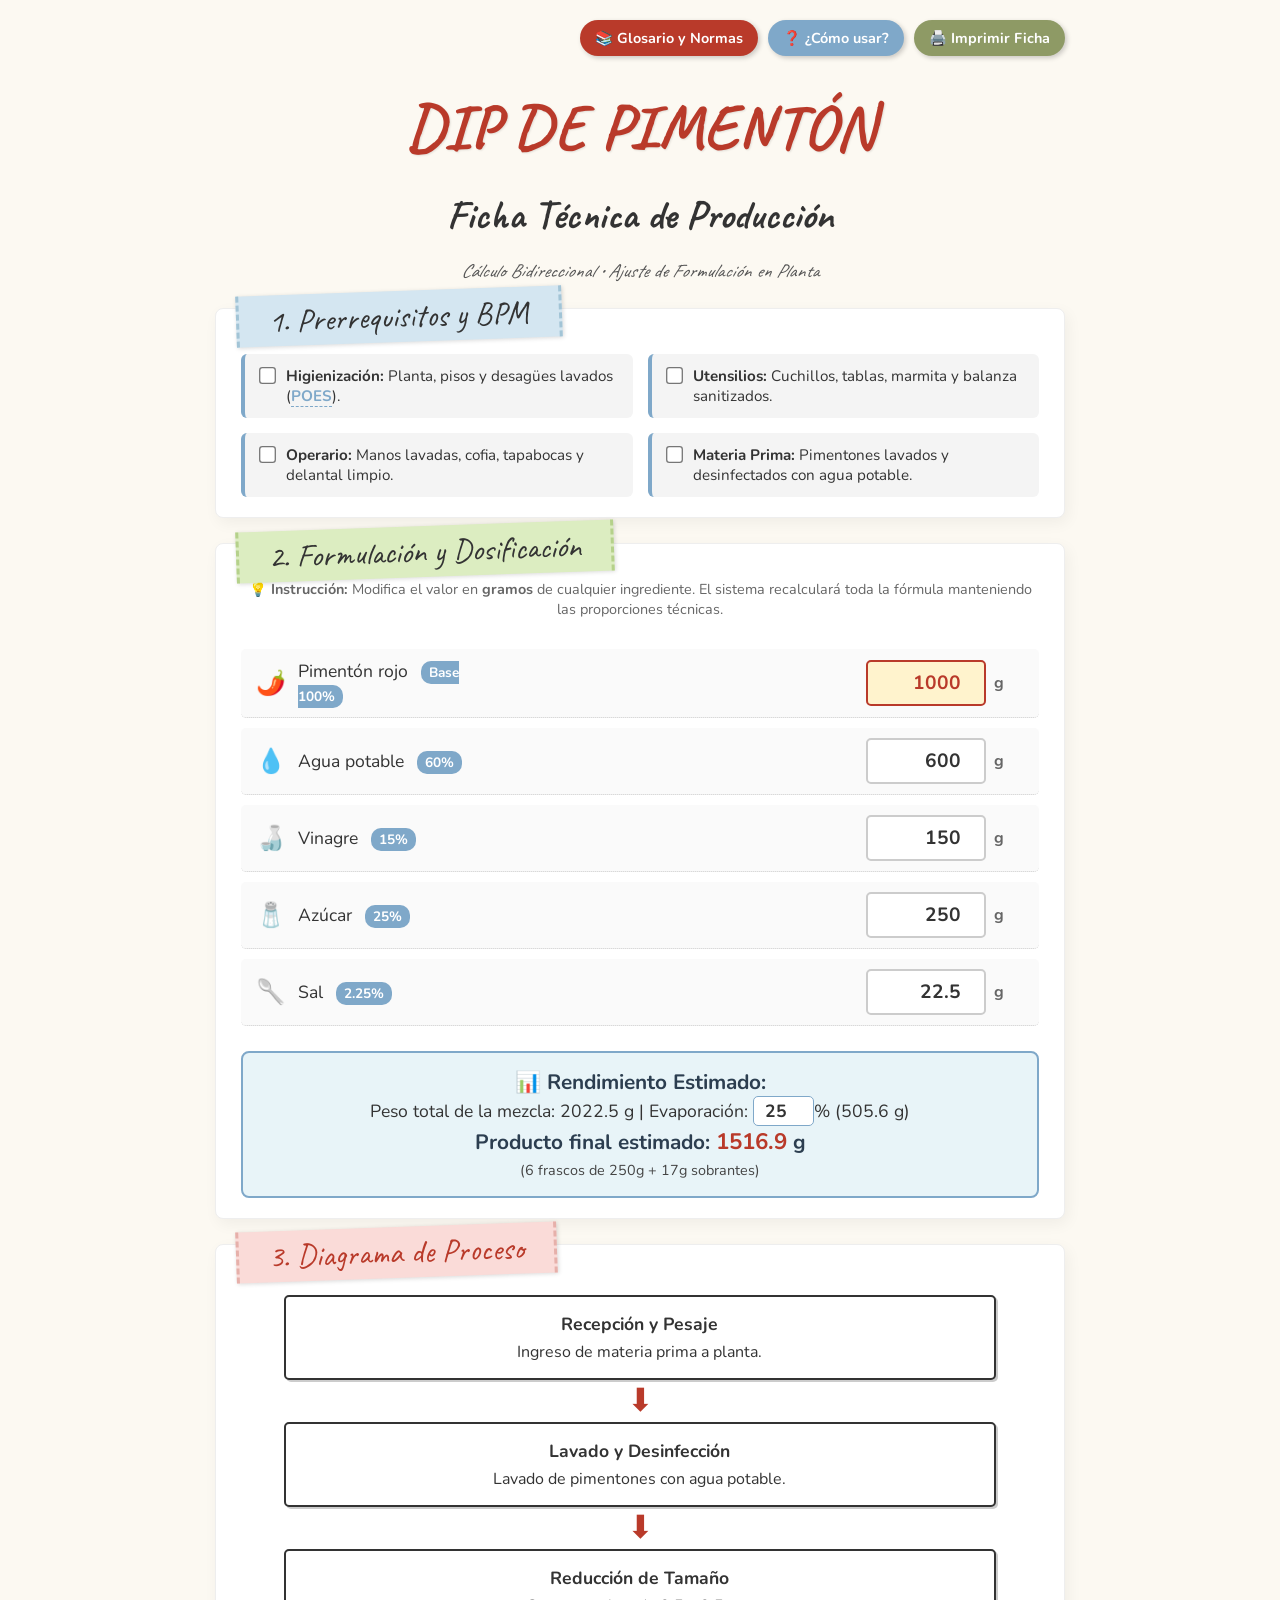
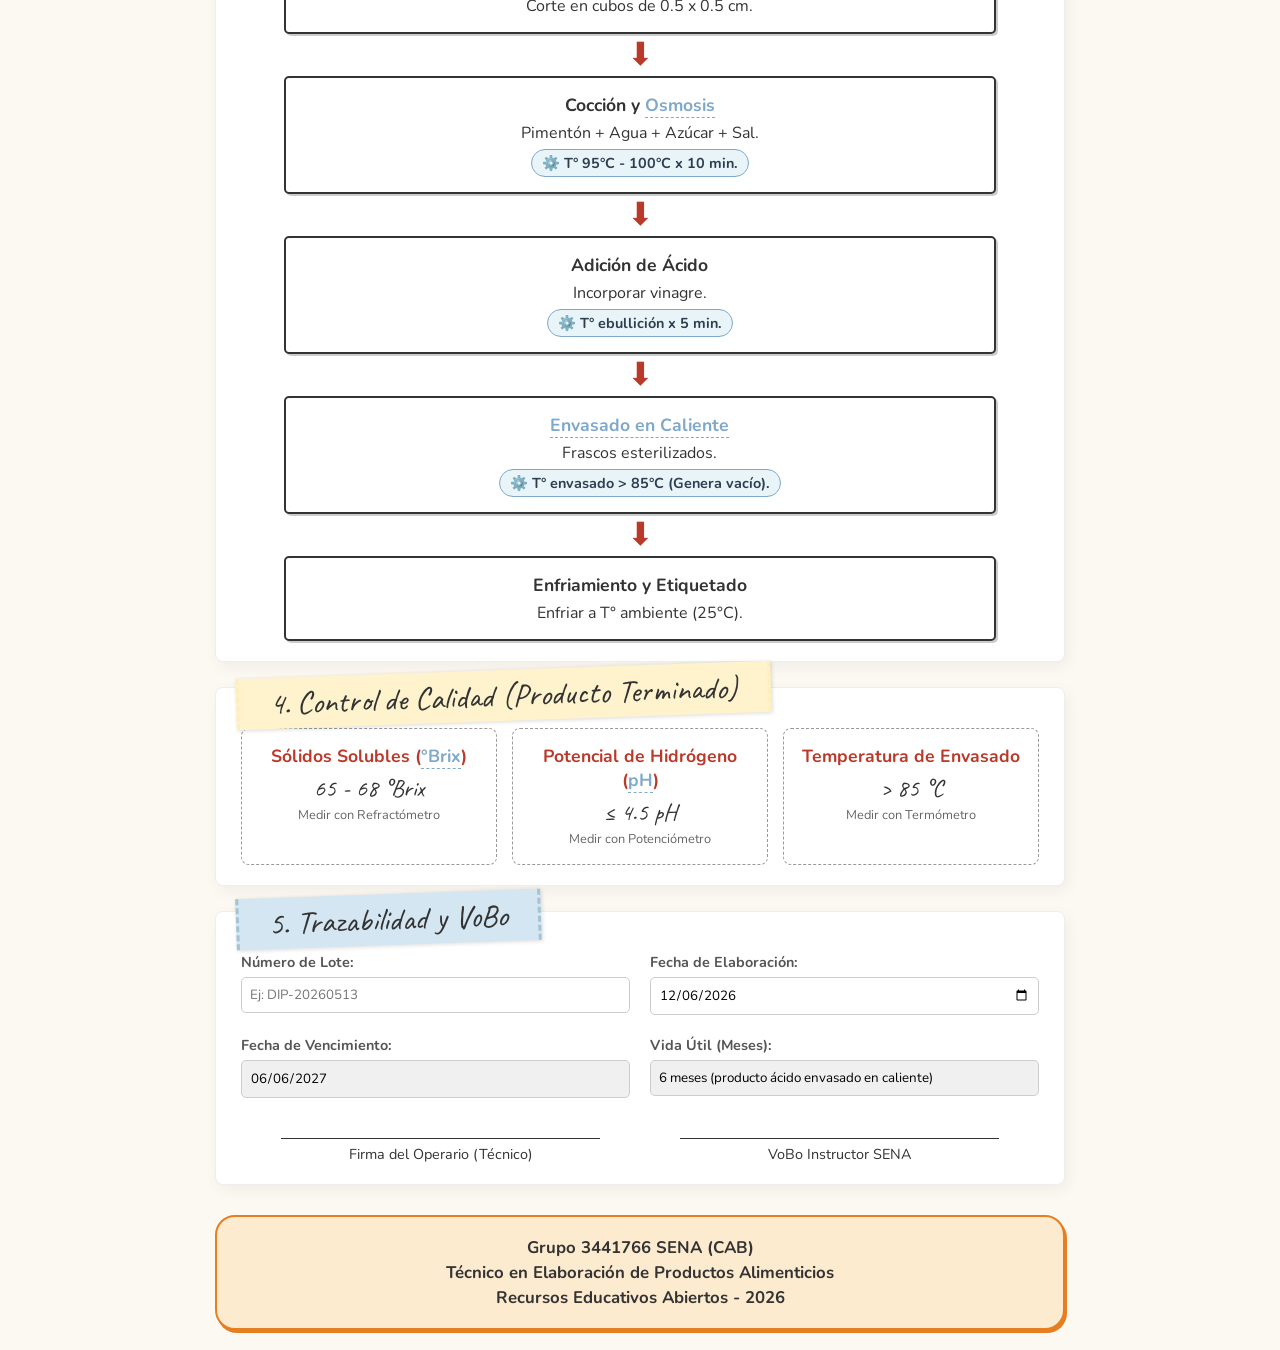
==== index.html @ 9e8b512a "Primer commit: Ficha técnica interactiva Dip de Pimentón" ====
<!DOCTYPE html>
<html lang="es">
<head>
    <meta charset="UTF-8">
    <meta name="viewport" content="width=device-width, initial-scale=1.0">
    <title>Ficha Técnica - Dip de Pimentón | SENA 3441766</title>
    <!-- Fuentes de Google (CRÍTICO: sin esto no se ve el diseño) -->
    <link href="https://fonts.googleapis.com/css2?family=Caveat:wght@600;700&family=Nunito:wght@400;700&display=swap" rel="stylesheet">
    
    <!-- Tu CSS completo -->
    <style>
        :root {
            --fondo-papel: #fcf9f2;
            --rojo-pimenton: #b93a2a;
            --verde-oliva: #8e9a65;
            --azul-suave: #7fa8c9;
            --crema: #f5ebd6;
            --texto-oscuro: #333333;
            --amarillo-suave: #f9e79f;
            --gris-bloque: #f4f4f4;
        }

        body {
            background-color: var(--fondo-papel);
            background-image: url("https://www.transparenttextures.com/patterns/cream-paper.png");
            font-family: 'Nunito', sans-serif;
            color: var(--texto-oscuro);
            margin: 0;
            padding: 20px;
            display: flex;
            justify-content: center;
        }

        .contenedor-receta {
            max-width: 850px;
            width: 100%;
            position: relative;
        }

        /* --- BARRA DE HERRAMIENTAS --- */
        .barra-herramientas {
            display: flex;
            justify-content: flex-end;
            gap: 10px;
            margin-bottom: 15px;
            flex-wrap: wrap;
        }

        .btn-herramienta {
            background-color: var(--azul-suave);
            color: white;
            border: none;
            padding: 8px 15px;
            border-radius: 20px;
            font-family: 'Nunito', sans-serif;
            font-weight: bold;
            font-size: 0.9rem;
            cursor: pointer;
            box-shadow: 2px 2px 5px rgba(0,0,0,0.2);
            transition: background 0.3s;
            display: flex;
            align-items: center;
            gap: 5px;
        }

        .btn-herramienta:hover { background-color: #5c85a8; }
        .btn-herramienta.imprimir { background-color: var(--verde-oliva); }
        .btn-herramienta.imprimir:hover { background-color: #6d774d; }
        .btn-herramienta.glosario { background-color: var(--rojo-pimenton); }
        .btn-herramienta.glosario:hover { background-color: #8c291c; }

        /* --- MODALES --- */
        .modal-fondo {
            display: none; 
            position: fixed;
            top: 0; left: 0; width: 100%; height: 100%;
            background-color: rgba(0,0,0,0.6);
            z-index: 100;
            justify-content: center;
            align-items: center;
            padding: 20px;
            box-sizing: border-box;
        }

        .modal-contenido {
            background-color: white;
            padding: 30px;
            border-radius: 10px;
            max-width: 700px;
            width: 100%;
            position: relative;
            box-shadow: 0 10px 30px rgba(0,0,0,0.3);
            border: 4px solid var(--verde-oliva);
            max-height: 90vh;
            overflow-y: auto;
        }

        .modal-contenido h2 {
            font-family: 'Caveat', cursive;
            color: var(--rojo-pimenton);
            font-size: 2.5rem;
            margin-top: 0;
            text-align: center;
            border-bottom: 2px dashed #ccc;
            padding-bottom: 10px;
        }

        .modal-contenido ul { padding-left: 20px; line-height: 1.6; }
        .modal-contenido li { margin-bottom: 15px; font-size: 1rem; }
        .modal-contenido strong { color: var(--azul-suave); }

        /* Estilos del Glosario */
        .lista-glosario { list-style: none; padding: 0; }
        .lista-glosario li {
            background: var(--fondo-papel);
            border-left: 4px solid var(--azul-suave);
            padding: 12px;
            margin-bottom: 12px;
            border-radius: 0 5px 5px 0;
        }
        .lista-glosario strong {
            color: var(--rojo-pimenton);
            font-size: 1.1rem;
            display: block;
            margin-bottom: 3px;
        }
        .norma-cita {
            display: block;
            margin-top: 8px;
            font-size: 0.85rem;
            color: #444;
            background: #f0f5f8;
            padding: 6px 10px;
            border-radius: 4px;
            border-left: 3px solid var(--azul-suave);
            font-style: italic;
        }
        .norma-cita strong { color: #2c3e50; font-size: 0.85rem; display: inline; font-style: normal;}

        .btn-cerrar {
            display: block;
            margin: 20px auto 0;
            background-color: var(--rojo-pimenton);
            color: white;
            border: none;
            padding: 10px 25px;
            border-radius: 20px;
            font-family: 'Nunito', sans-serif;
            font-weight: bold;
            font-size: 1.1rem;
            cursor: pointer;
            transition: background 0.3s;
        }
        .btn-cerrar:hover { background-color: #8c291c; }

        /* --- ESTILOS DE LA FICHA --- */
        h1 {
            font-family: 'Caveat', cursive;
            color: var(--rojo-pimenton);
            font-size: 4rem;
            text-align: center;
            line-height: 0.9;
            margin-bottom: 5px;
            text-shadow: 1px 1px 2px rgba(0,0,0,0.1);
        }

        .subtitulo {
            text-align: center;
            color: #555;
            font-size: 1.2rem;
            margin-bottom: 25px;
            font-style: italic;
            font-family: 'Caveat', cursive;
        }

        .bloque {
            background-color: white;
            border-radius: 8px;
            padding: 20px 25px;
            margin-bottom: 25px;
            box-shadow: 3px 5px 15px rgba(0,0,0,0.05);
            position: relative;
            border: 1px solid #eee;
        }

        .cinta {
            position: absolute;
            top: -18px;
            left: 20px;
            background-color: var(--crema);
            padding: 5px 30px;
            font-family: 'Caveat', cursive;
            font-size: 2rem;
            color: var(--texto-oscuro);
            box-shadow: 1px 1px 4px rgba(0,0,0,0.15);
            transform: rotate(-2deg);
            border-left: 3px dashed #d1c7b3;
            border-right: 3px dashed #d1c7b3;
            z-index: 10;
        }

        .cinta.roja { background-color: #fadbd8; border-color: #e6b0aa; color: var(--rojo-pimenton); }
        .cinta.verde { background-color: #dcedc1; border-color: #b5d18b; }
        .cinta.azul { background-color: #d4e6f1; border-color: #a2c4d6; }
        .cinta.amarilla { background-color: #fff3cd; border-color: #ffeeba; }

        .palabra-clave {
            color: var(--azul-suave);
            font-weight: bold;
            cursor: pointer;
            border-bottom: 1px dashed var(--azul-suave);
            transition: color 0.2s;
        }
        .palabra-clave:hover { color: var(--rojo-pimenton); border-bottom-color: var(--rojo-pimenton); }

        .checklist-bpm { margin-top: 25px; display: grid; grid-template-columns: 1fr 1fr; gap: 15px; }
        .check-item {
            display: flex; align-items: flex-start; background: var(--gris-bloque);
            padding: 12px; border-radius: 6px; border-left: 4px solid var(--azul-suave);
            font-size: 0.95rem; cursor: pointer;
        }
        .check-item input[type="checkbox"] {
            margin-right: 12px; margin-top: 3px; transform: scale(1.3);
            cursor: pointer; accent-color: var(--rojo-pimenton);
        }
        .check-item.completado { background: #e8f5e9; border-left-color: #4caf50; text-decoration: line-through; color: #777; }

        .grid-ingredientes { display: grid; grid-template-columns: 1fr; gap: 10px; margin-top: 30px; }
        .ingrediente-row {
            display: flex; justify-content: space-between; align-items: center;
            padding: 10px 15px; border-bottom: 1px dotted #ccc; background: #fafafa; border-radius: 5px;
        }
        .ingrediente-info { display: flex; align-items: center; font-size: 1.1rem; width: 250px; }
        .ingrediente-info span.icono { font-size: 1.5rem; margin-right: 12px; }
        .porcentaje-badge {
            font-size: 0.85rem; background: var(--azul-suave); color: white;
            padding: 2px 8px; border-radius: 10px; margin-left: 8px; font-weight: bold;
        }
        .ingrediente-input-group { display: flex; align-items: center; }
        .input-dinamico {
            font-family: 'Nunito', sans-serif; font-size: 1.2rem; width: 100px; padding: 8px;
            text-align: right; border: 2px solid #ccc; border-radius: 5px;
            outline: none; font-weight: bold; color: var(--texto-oscuro);
        }
        .input-dinamico.base { border-color: var(--rojo-pimenton); background-color: #fff3cd; color: var(--rojo-pimenton); }
        .unidad-medida { margin-left: 8px; font-weight: bold; color: #666; width: 30px; }

        .panel-rendimiento {
            margin-top: 25px; text-align: center; background: #e8f4f8;
            border: 2px solid var(--azul-suave); padding: 15px; border-radius: 8px; font-size: 1.1rem;
        }
        .panel-rendimiento strong { color: #2c3e50; font-size: 1.3rem;}

        .input-evaporacion {
            font-family: 'Nunito', sans-serif;
            font-weight: bold;
            font-size: 1.1rem;
            width: 55px;
            text-align: center;
            border: 1.5px solid var(--azul-suave);
            border-radius: 5px;
            background: white;
            color: var(--texto-oscuro);
            padding: 2px;
        }

        .flujo-proceso { display: flex; flex-direction: column; align-items: center; margin-top: 30px; }
        .paso-flujo {
            background: white; border: 2px solid var(--texto-oscuro); border-radius: 5px;
            padding: 15px; width: 85%; text-align: center; position: relative;
            box-shadow: 2px 2px 0px #ccc; z-index: 2;
        }
        .paso-flujo strong { display: block; font-size: 1.1rem; color: var(--texto-oscuro); margin-bottom: 5px; }
        .datos-proceso {
            display: inline-block; background: #e8f4f8; border: 1px solid var(--azul-suave);
            color: #2c3e50; padding: 3px 10px; border-radius: 15px; font-size: 0.9rem;
            font-weight: bold; margin-top: 5px;
        }
        .flecha { font-size: 2rem; color: var(--rojo-pimenton); line-height: 1; margin: 5px 0; z-index: 1; }

        .grid-calidad { display: grid; grid-template-columns: repeat(3, 1fr); gap: 15px; margin-top: 20px; }
        .tarjeta-calidad { background: #fff; border: 1px dashed #999; padding: 15px; text-align: center; border-radius: 8px; }
        .tarjeta-calidad .titulo { font-weight: bold; color: var(--rojo-pimenton); font-size: 1.1rem; }
        .tarjeta-calidad .valor { font-size: 1.5rem; font-family: 'Caveat', cursive; color: #333; margin-top: 5px; }

        .grid-trazabilidad { display: grid; grid-template-columns: 1fr 1fr; gap: 20px; margin-top: 20px; }
        .campo-trazabilidad { display: flex; flex-direction: column; }
        .campo-trazabilidad label { font-weight: bold; font-size: 0.9rem; margin-bottom: 5px; color: #555;}
        .campo-trazabilidad input { padding: 8px; border: 1px solid #ccc; border-radius: 5px; font-family: 'Nunito'; }

        .firmas { display: flex; justify-content: space-around; margin-top: 40px; }
        .firma-linea { border-top: 1px solid #333; width: 40%; text-align: center; padding-top: 5px; font-size: 0.9rem; }

        .banner-final {
            background-color: #fdebd0; border: 2px solid #e67e22; text-align: center;
            padding: 18px 15px; border-radius: 20px; font-family: 'Nunito', sans-serif;
            font-size: 1.05rem; font-weight: bold; color: var(--texto-oscuro); margin-top: 30px;
            box-shadow: 2px 3px 0px #e67e22; line-height: 1.5;
        }

        @media (max-width: 600px) {
            .grid-ingredientes, .checklist-bpm, .grid-calidad, .grid-trazabilidad { grid-template-columns: 1fr; }
            h1 { font-size: 3rem; }
            .cinta { font-size: 1.5rem; left: 50%; transform: translateX(-50%) rotate(-2deg); white-space: nowrap; }
            .firmas { flex-direction: column; align-items: center; gap: 30px; }
            .firma-linea { width: 80%; }
            .ingrediente-row { flex-direction: column; align-items: flex-start; gap: 10px; }
            .ingrediente-input-group { width: 100%; justify-content: flex-end; }
            .barra-herramientas { justify-content: center; }
        }

        /* =========================================================
           CÓDIGO DE IMPRESIÓN OPTIMIZADO PARA PC
           ========================================================= */
        @media print {
            .barra-herramientas, .modal-fondo { display: none !important; }

            @page {
                margin: 1cm;
                size: portrait;
            }

            body {
                background: white !important;
                background-image: none !important;
                padding: 0;
                margin: 0;
                font-size: 11pt;
            }

            .contenedor-receta { max-width: 100%; }

            .bloque {
                box-shadow: none !important;
                border: 1px solid #666 !important;
                page-break-inside: avoid;
                margin-bottom: 15px;
                padding: 15px;
            }

            * {
                -webkit-print-color-adjust: exact !important;
                print-color-adjust: exact !important;
            }

            .ingrediente-row { background: white !important; border-bottom: 1px solid #000; }
            .input-dinamico, .input-evaporacion {
                border: none !important;
                background: transparent !important;
                font-weight: bold;
                color: black !important;
                width: auto;
                padding: 0;
                text-align: right;
            }

            .input-dinamico::-webkit-outer-spin-button,
            .input-dinamico::-webkit-inner-spin-button,
            .input-evaporacion::-webkit-outer-spin-button,
            .input-evaporacion::-webkit-inner-spin-button { -webkit-appearance: none; margin: 0; }
            .input-dinamico, .input-evaporacion { -moz-appearance: textfield; }

            h1 { font-size: 2.5rem; color: black !important; margin-top: 20px; }
            h2 { font-size: 1.5rem !important; color: black !important; }
            .subtitulo { color: #444 !important; }
            .cinta { font-size: 1.2rem; padding: 3px 15px; box-shadow: none; border: 1px solid #999; }

            .flecha { display: none; } 
            .paso-flujo { width: 100%; margin-bottom: 8px; page-break-inside: avoid; padding: 10px; }

            .firmas { margin-top: 30px; }
            .palabra-clave { color: black !important; border-bottom: none !important; text-decoration: none; }
        }
    </style>
</head>
<body>

    <!-- MODAL DE AYUDA -->
    <div id="modalAyuda" class="modal-fondo">
        <div class="modal-contenido">
            <h2>📖 ¿Cómo usar esta Ficha Técnica?</h2>
            <ul>
                <li><strong>1. Verificación BPM:</strong> Marca las casillas del bloque 1 para confirmar las Buenas Prácticas de Manufactura.</li>
                <li><strong>2. Cálculo Bidireccional:</strong> Modifica cualquier valor en gramos. Si cambias el azúcar, el sistema recalculará el pimentón y todo lo demás automáticamente.</li>
                <li><strong>3. Rendimiento Ajustable:</strong> Puedes ajustar el % de evaporación estimado para recalcular la masa final y cuántos frascos enteros de 250g obtendrás.</li>
                <li><strong>4. Glosario y Normatividad:</strong> Si no conoces un término técnico, toca el botón rojo "Glosario". Allí encontrarás la definición y la norma colombiana que la regula.</li>
                <li><strong>5. Imprimir:</strong> Toca el botón verde "Imprimir Ficha". En computador, esto abrirá el cuadro de diálogo de impresión donde puedes elegir tu impresora o guardar como PDF.</li>
            </ul>
            <button class="btn-cerrar" id="btn-cerrar-ayuda">¡Entendido, a producir!</button>
        </div>
    </div>

    <!-- MODAL: GLOSARIO TÉCNICO CON NORMATIVIDAD -->
    <div id="modalGlosario" class="modal-fondo">
        <div class="modal-contenido">
            <h2>📚 Glosario Técnico y Normatividad</h2>
            <ul class="lista-glosario">
                <li>
                    <strong>BPM (Buenas Prácticas de Manufactura)</strong>
                    Principios básicos de higiene y manipulación para garantizar la inocuidad del alimento.
                    <span class="norma-cita"><strong>Norma aplicable:</strong> Resolución 2674 de 2013 (Ministerio de Salud y Protección Social).</span>
                </li>
                <li>
                    <strong>POES (Procedimientos Operativos Estandarizados de Saneamiento)</strong>
                    Documentos que describen paso a paso la limpieza y desinfección de áreas, equipos y utensilios.
                    <span class="norma-cita"><strong>Norma aplicable:</strong> Resolución 2674 de 2013, Título IV.</span>
                </li>
                <li>
                    <strong>°Brix (Grados Brix)</strong>
                    Concentración de sólidos solubles (principalmente azúcares) en un líquido. En confitados, asegura la conservación y vida útil.
                    <span class="norma-cita"><strong>Norma aplicable:</strong> Resolución 1407 de 2022 (Criterios microbiológicos).</span>
                </li>
                <li>
                    <strong>pH (Potencial de Hidrógeno)</strong>
                    Medida de acidez o alcalinidad. Un pH menor a 4.5 inhibe el crecimiento de bacterias patógenas.
                    <span class="norma-cita"><strong>Norma aplicable:</strong> Resolución 1407 de 2022 (Criterios microbiológicos para alimentos).</span>
                </li>
                <li>
                    <strong>Osmosis</strong>
                    Proceso de transferencia de masa donde el azúcar penetra en las células del pimentón, expulsando agua y creando un ambiente hostil para microorganismos.
                    <span class="norma-cita"><strong>Norma aplicable:</strong> Concepto tecnológico. Se relaciona con Resolución 2606 de 2009 (Aditivos).</span>
                </li>
                <li>
                    <strong>Envasado en Caliente</strong>
                    Técnica de llenado del frasco a temperaturas superiores a 85°C para crear un vacío parcial al enfriarse, evitando la recontaminación.
                    <span class="norma-cita"><strong>Norma aplicable:</strong> Resolución 683 de 2012 (Materiales en contacto con alimentos) y Resolución 2674 de 2013.</span>
                </li>
                <li>
                    <strong>Inocuidad</strong>
                    Garantía de que un alimento no causará daño al consumidor cuando se prepare y/o consuma de acuerdo con el uso al que se destina.
                    <span class="norma-cita"><strong>Norma aplicable:</strong> Ley 09 de 1979 (Medidas Sanitarias).</span>
                </li>
                <li>
                    <strong>Rotulado / Etiquetado</strong>
                    Información obligatoria en el empaque (ingredientes, fecha, lote, sellos de advertencia).
                    <span class="norma-cita"><strong>Norma aplicable:</strong> Resolución 5109 de 2005 y Resolución 810 de 2021.</span>
                </li>
            </ul>
            <button class="btn-cerrar" id="btn-cerrar-glosario">Cerrar Glosario</button>
        </div>
    </div>

    <div class="contenedor-receta">
        
        <!-- BARRA DE HERRAMIENTAS -->
        <div class="barra-herramientas">
            <button class="btn-herramienta glosario" id="btn-abrir-glosario">📚 Glosario y Normas</button>
            <button class="btn-herramienta" id="btn-abrir-ayuda">❓ ¿Cómo usar?</button>
            <button class="btn-herramienta imprimir" id="btn-imprimir">🖨️ Imprimir Ficha</button>
        </div>

        <h1>DIP DE PIMENTÓN</h1>
        <h2 style="font-family: 'Caveat', cursive; font-size: 2.5rem; text-align: center; color: var(--texto-oscuro); margin-bottom: 5px;">Ficha Técnica de Producción</h2>
        <p class="subtitulo">Cálculo Bidireccional • Ajuste de Formulación en Planta</p>

        <!-- Bloque 1: Prerrequisitos BPM -->
        <div class="bloque">
            <div class="cinta azul">1. Prerrequisitos y BPM</div>
            <div class="checklist-bpm">
                <label class="check-item"><input type="checkbox"><span><strong>Higienización:</strong> Planta, pisos y desagües lavados (<span class="palabra-clave trigger-glosario">POES</span>).</span></label>
                <label class="check-item"><input type="checkbox"><span><strong>Utensilios:</strong> Cuchillos, tablas, marmita y balanza sanitizados.</span></label>
                <label class="check-item"><input type="checkbox"><span><strong>Operario:</strong> Manos lavadas, cofia, tapabocas y delantal limpio.</span></label>
                <label class="check-item"><input type="checkbox"><span><strong>Materia Prima:</strong> Pimentones lavados y desinfectados con agua potable.</span></label>
            </div>
        </div>

        <!-- Bloque 2: Formulación Interactiva -->
        <div class="bloque">
            <div class="cinta verde">2. Formulación y Dosificación</div>
            <p style="text-align: center; font-size: 0.9rem; color: #666; margin-top: 15px; margin-bottom: 0;">
                💡 <strong>Instrucción:</strong> Modifica el valor en <strong>gramos</strong> de cualquier ingrediente. El sistema recalculará toda la fórmula manteniendo las proporciones técnicas.
            </p>

            <div class="grid-ingredientes">
                <div class="ingrediente-row">
                    <div class="ingrediente-info"><span class="icono">🌶️</span> <span>Pimentón rojo <span class="porcentaje-badge">Base 100%</span></span></div>
                    <div class="ingrediente-input-group">
                        <input type="number" id="input-pimenton" class="input-dinamico base" value="1000" min="10" step="10" inputmode="decimal">
                        <span class="unidad-medida">g</span>
                    </div>
                </div>
                <div class="ingrediente-row">
                    <div class="ingrediente-info"><span class="icono">💧</span> <span>Agua potable <span class="porcentaje-badge">60%</span></span></div>
                    <div class="ingrediente-input-group">
                        <input type="number" id="input-agua" class="input-dinamico" value="600" min="1" step="1" inputmode="decimal">
                        <span class="unidad-medida">g</span>
                    </div>
                </div>
                <div class="ingrediente-row">
                    <div class="ingrediente-info"><span class="icono">🍶</span> <span>Vinagre <span class="porcentaje-badge">15%</span></span></div>
                    <div class="ingrediente-input-group">
                        <input type="number" id="input-vinagre" class="input-dinamico" value="150" min="1" step="1" inputmode="decimal">
                        <span class="unidad-medida">g</span>
                    </div>
                </div>
                <div class="ingrediente-row">
                    <div class="ingrediente-info"><span class="icono">🧂</span> <span>Azúcar <span class="porcentaje-badge">25%</span></span></div>
                    <div class="ingrediente-input-group">
                        <input type="number" id="input-azucar" class="input-dinamico" value="250" min="1" step="1" inputmode="decimal">
                        <span class="unidad-medida">g</span>
                    </div>
                </div>
                <div class="ingrediente-row">
                    <div class="ingrediente-info"><span class="icono">🥄</span> <span>Sal <span class="porcentaje-badge">2.25%</span></span></div>
                    <div class="ingrediente-input-group">
                        <input type="number" id="input-sal" class="input-dinamico" value="22.5" min="0.1" step="0.5" inputmode="decimal">
                        <span class="unidad-medida">g</span>
                    </div>
                </div>
            </div>

            <div class="panel-rendimiento">
                <strong>📊 Rendimiento Estimado:</strong> <br>
                Peso total de la mezcla: <span id="lbl-peso-total">—</span> g | 
                Evaporación: 
                <input type="number" id="input-evaporacion" class="input-evaporacion" value="25" min="5" max="50" step="1" inputmode="decimal">% 
                (<span id="lbl-perdida">—</span> g) <br>
                <strong>Producto final estimado: <span id="lbl-producto-final" style="color: var(--rojo-pimenton); font-size: 1.4rem;">—</span> g</strong>
                <br><span style="font-size: 0.9rem; color:#444;">(<span id="lbl-frascos">—</span>)</span>
            </div>
        </div>

        <!-- Bloque 3: Diagrama de Proceso -->
        <div class="bloque">
            <div class="cinta roja">3. Diagrama de Proceso</div>
            <div class="flujo-proceso">
                <div class="paso-flujo"><strong>Recepción y Pesaje</strong><span>Ingreso de materia prima a planta.</span></div>
                <div class="flecha">⬇</div>
                <div class="paso-flujo"><strong>Lavado y Desinfección</strong><span>Lavado de pimentones con agua potable.</span></div>
                <div class="flecha">⬇</div>
                <div class="paso-flujo"><strong>Reducción de Tamaño</strong><span>Corte en cubos de 0.5 x 0.5 cm.</span></div>
                <div class="flecha">⬇</div>
                <div class="paso-flujo"><strong>Cocción y <span class="palabra-clave trigger-glosario">Osmosis</span></strong><span>Pimentón + Agua + Azúcar + Sal.</span><br><span class="datos-proceso">⚙️ T° 95°C - 100°C x 10 min.</span></div>
                <div class="flecha">⬇</div>
                <div class="paso-flujo"><strong>Adición de Ácido</strong><span>Incorporar vinagre.</span><br><span class="datos-proceso">⚙️ T° ebullición x 5 min.</span></div>
                <div class="flecha">⬇</div>
                <div class="paso-flujo"><strong><span class="palabra-clave trigger-glosario">Envasado en Caliente</span></strong><span>Frascos esterilizados.</span><br><span class="datos-proceso">⚙️ T° envasado > 85°C (Genera vacío).</span></div>
                <div class="flecha">⬇</div>
                <div class="paso-flujo"><strong>Enfriamiento y Etiquetado</strong><span>Enfriar a T° ambiente (25°C).</span></div>
            </div>
        </div>

        <!-- Bloque 4: Control de Calidad -->
        <div class="bloque">
            <div class="cinta amarilla">4. Control de Calidad (Producto Terminado)</div>
            <div class="grid-calidad">
                <div class="tarjeta-calidad">
                    <div class="titulo">Sólidos Solubles (<span class="palabra-clave trigger-glosario">°Brix</span>)</div>
                    <div class="valor">65 - 68 °Brix</div>
                    <span style="font-size: 0.8rem; color: #666;">Medir con Refractómetro</span>
                </div>
                <div class="tarjeta-calidad">
                    <div class="titulo">Potencial de Hidrógeno (<span class="palabra-clave trigger-glosario">pH</span>)</div>
                    <div class="valor">≤ 4.5 pH</div>
                    <span style="font-size: 0.8rem; color: #666;">Medir con Potenciómetro</span>
                </div>
                <div class="tarjeta-calidad">
                    <div class="titulo">Temperatura de Envasado</div>
                    <div class="valor">> 85 °C</div>
                    <span style="font-size: 0.8rem; color: #666;">Medir con Termómetro</span>
                </div>
            </div>
        </div>

        <!-- Bloque 5: Trazabilidad y Firmas -->
        <div class="bloque">
            <div class="cinta azul">5. Trazabilidad y VoBo</div>
            <div class="grid-trazabilidad">
                <div class="campo-trazabilidad">
                    <label for="lote">Número de Lote:</label>
                    <input type="text" id="lote" placeholder="Ej: DIP-20260513">
                </div>
                <div class="campo-trazabilidad">
                    <label for="fecha-elab">Fecha de Elaboración:</label>
                    <input type="date" id="fecha-elab">
                </div>
                <div class="campo-trazabilidad">
                    <label for="fecha-venc">Fecha de Vencimiento:</label>
                    <input type="date" id="fecha-venc" readonly style="background: #f0f0f0;">
                </div>
                <div class="campo-trazabilidad">
                    <label for="vida-util">Vida Útil (Meses):</label>
                    <input type="text" id="vida-util" value="6 meses (producto ácido envasado en caliente)" readonly style="background: #f0f0f0;">
                </div>
            </div>
            <div class="firmas">
                <div class="firma-linea">Firma del Operario (Técnico)</div>
                <div class="firma-linea">VoBo Instructor SENA</div>
            </div>
        </div>

        <div class="banner-final">
            Grupo 3441766 SENA (CAB)<br>
            Técnico en Elaboración de Productos Alimenticios<br>
            Recursos Educativos Abiertos - 2026
        </div>

    </div>

    <script>
        document.addEventListener('DOMContentLoaded', function() {
            // --- MODALES ---
            const modalAyuda = document.getElementById('modalAyuda');
            const modalGlosario = document.getElementById('modalGlosario');

            function abrirAyuda() { modalAyuda.style.display = 'flex'; }
            function cerrarAyuda() { modalAyuda.style.display = 'none'; }
            function abrirGlosario() { modalGlosario.style.display = 'flex'; }
            function cerrarGlosario() { modalGlosario.style.display = 'none'; }

            document.getElementById('btn-abrir-ayuda').addEventListener('click', abrirAyuda);
            document.getElementById('btn-cerrar-ayuda').addEventListener('click', cerrarAyuda);
            document.getElementById('btn-abrir-glosario').addEventListener('click', abrirGlosario);
            document.getElementById('btn-cerrar-glosario').addEventListener('click', cerrarGlosario);
            document.getElementById('btn-imprimir').addEventListener('click', function() { window.print(); });

            document.querySelectorAll('.trigger-glosario').forEach(el => {
                el.addEventListener('click', abrirGlosario);
            });

            window.addEventListener('click', function(event) {
                if (event.target === modalAyuda) cerrarAyuda();
                if (event.target === modalGlosario) cerrarGlosario();
            });

            // --- CHECKLIST BPM (CORREGIDO) ---
            // Usamos 'change' en lugar de 'click' para evitar el doble disparo
            document.querySelectorAll('.check-item input[type="checkbox"]').forEach(checkbox => {
                checkbox.addEventListener('change', function() {
                    const label = this.closest('.check-item');
                    if (this.checked) {
                        label.classList.add('completado');
                    } else {
                        label.classList.remove('completado');
                    }
                });
            });

            // --- FORMULACIÓN Y RENDIMIENTO ---
            const form = { pimenton: 1.00, agua: 0.60, vinagre: 0.15, azucar: 0.25, sal: 0.0225 };

            const inputs = {
                pimenton: document.getElementById('input-pimenton'),
                agua: document.getElementById('input-agua'),
                vinagre: document.getElementById('input-vinagre'),
                azucar: document.getElementById('input-azucar'),
                sal: document.getElementById('input-sal')
            };

            const inputEvaporacion = document.getElementById('input-evaporacion');

            function recalcularDesde(origen) {
                let valorIngresado = parseFloat(inputs[origen].value);
                if (isNaN(valorIngresado) || valorIngresado <= 0) return; 

                let nuevoPimenton = (origen === 'pimenton') ? valorIngresado : (valorIngresado / form[origen]);

                if (origen !== 'pimenton') inputs.pimenton.value = formatearInput(nuevoPimenton);
                if (origen !== 'agua') inputs.agua.value = formatearInput(nuevoPimenton * form.agua);
                if (origen !== 'vinagre') inputs.vinagre.value = formatearInput(nuevoPimenton * form.vinagre);
                if (origen !== 'azucar') inputs.azucar.value = formatearInput(nuevoPimenton * form.azucar);
                if (origen !== 'sal') inputs.sal.value = formatearInput(nuevoPimenton * form.sal);

                actualizarRendimiento(nuevoPimenton);
            }

            function actualizarRendimiento(pimenton) {
                const agua = pimenton * form.agua;
                const vinagre = pimenton * form.vinagre;
                const azucar = pimenton * form.azucar;
                const sal = pimenton * form.sal;

                let pctEvap = parseFloat(inputEvaporacion.value);
                if (isNaN(pctEvap) || pctEvap < 0) pctEvap = 25;

                const pesoTotalMezcla = pimenton + agua + vinagre + azucar + sal;
                const perdidaEvaporacion = pesoTotalMezcla * (pctEvap / 100);
                const productoFinal = pesoTotalMezcla - perdidaEvaporacion;

                const frascosCompletos = Math.floor(productoFinal / 250);
                const sobranteGramo = Math.round(productoFinal % 250);

                document.getElementById('lbl-peso-total').innerText = formatearVista(pesoTotalMezcla);
                document.getElementById('lbl-perdida').innerText = formatearVista(perdidaEvaporacion);
                document.getElementById('lbl-producto-final').innerText = formatearVista(productoFinal);
                
                let textoFrascos = `${frascosCompletos} frascos de 250g`;
                if (sobranteGramo > 0) {
                    textoFrascos += ` + ${sobranteGramo}g sobrantes`;
                }
                document.getElementById('lbl-frascos').innerText = textoFrascos;
            }

            function formatearInput(num) { return Math.round(num * 100) / 100; }
            function formatearVista(num) { return Number.isInteger(num) ? num : num.toFixed(1); }

            Object.keys(inputs).forEach(key => {
                inputs[key].addEventListener('input', () => recalcularDesde(key));
                inputs[key].addEventListener('blur', function() {
                    if (this.value === '' || parseFloat(this.value) <= 0) {
                        this.value = (key === 'pimenton') ? 1000 : (1000 * form[key]);
                        recalcularDesde('pimenton');
                    }
                });
            });

            inputEvaporacion.addEventListener('input', function() {
                const val = parseFloat(inputs.pimenton.value) || 1000;
                actualizarRendimiento(val);
            });

            // --- TRAZABILIDAD Y FECHAS ---
            const fechaElab = document.getElementById('fecha-elab');
            function calcularVencimiento() {
                if (fechaElab.value) {
                    let fecha = new Date(fechaElab.value + 'T00:00:00');
                    fecha.setMonth(fecha.getMonth() + 6); 
                    const yyyy = fecha.getFullYear();
                    const mm = String(fecha.getMonth() + 1).padStart(2, '0');
                    const dd = String(fecha.getDate()).padStart(2, '0');
                    document.getElementById('fecha-venc').value = `${yyyy}-${mm}-${dd}`;
                }
            }

            fechaElab.addEventListener('change', calcularVencimiento);

            const hoy = new Date();
            const yyyy = hoy.getFullYear();
            const mm = String(hoy.getMonth() + 1).padStart(2, '0');
            const dd = String(hoy.getDate()).padStart(2, '0');
            fechaElab.value = `${yyyy}-${mm}-${dd}`;
            calcularVencimiento();

            recalcularDesde('pimenton');
        });
    </script>
</body>
</html>
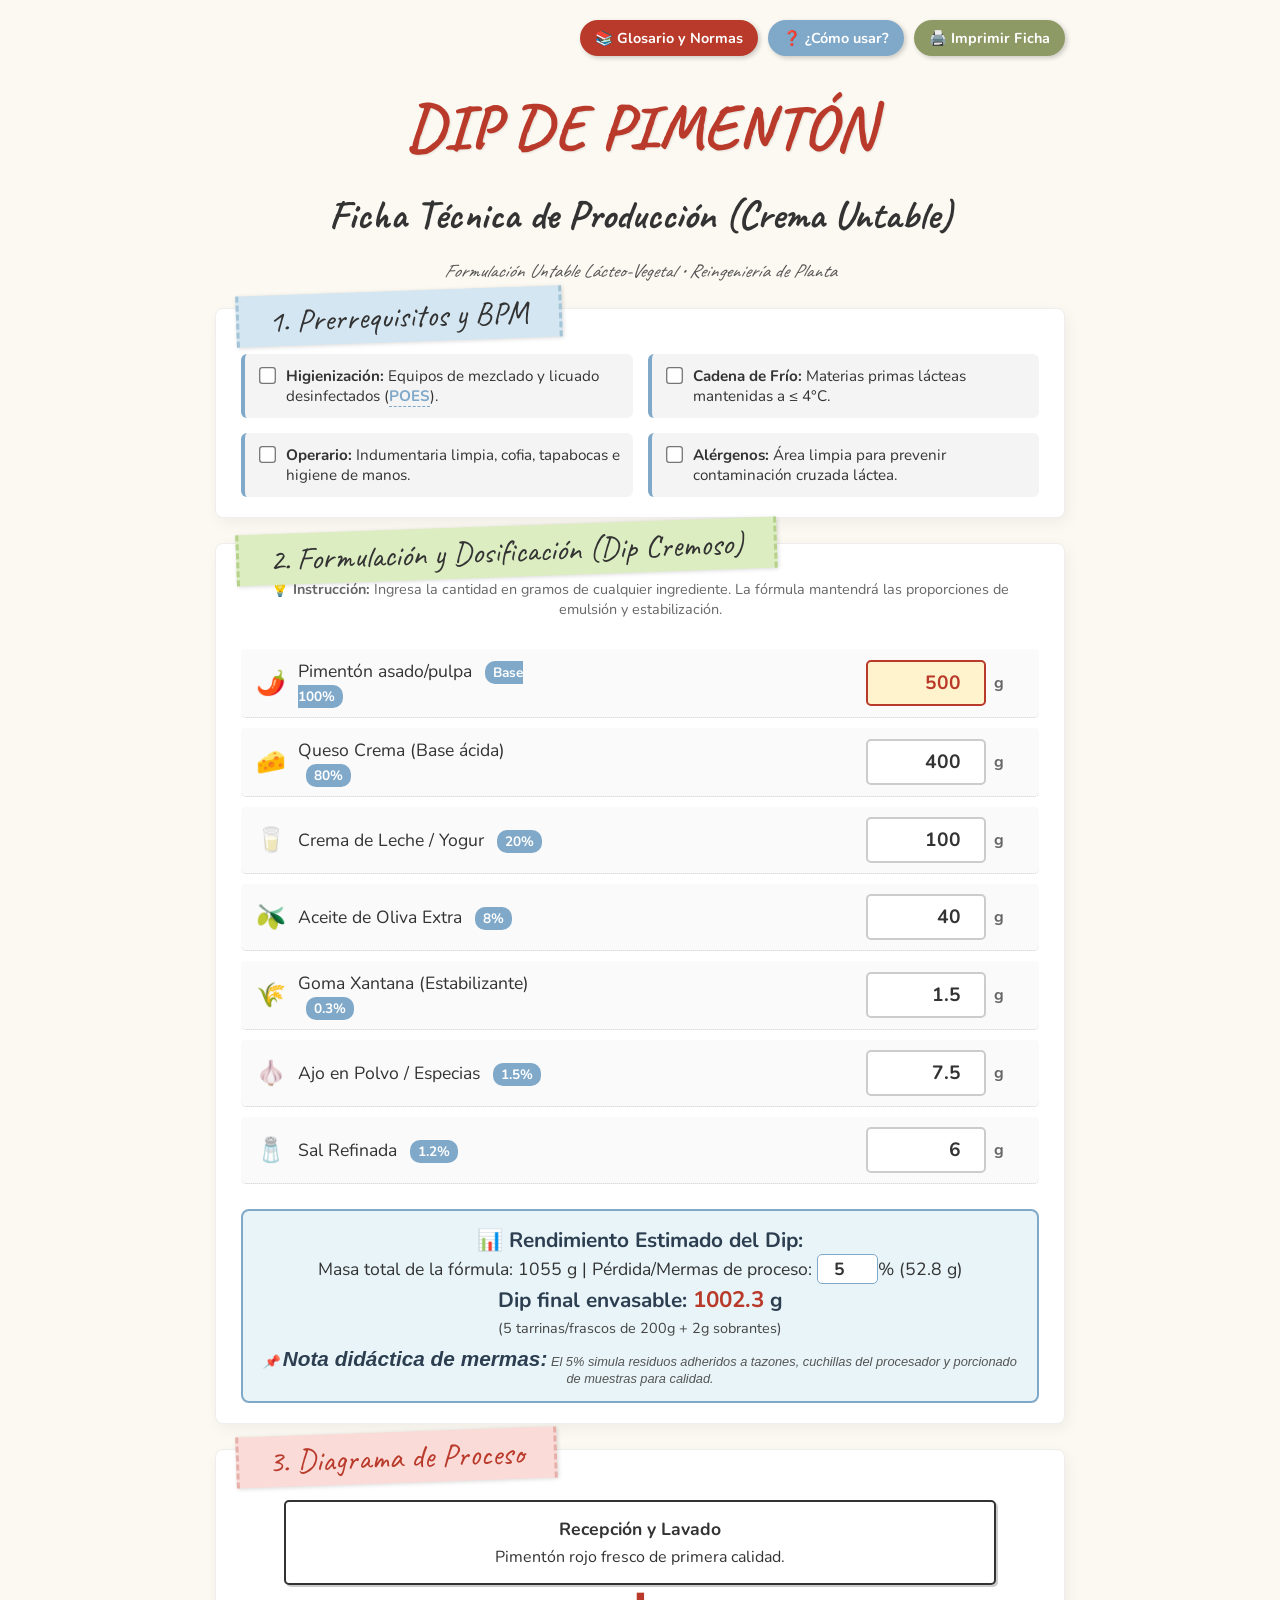
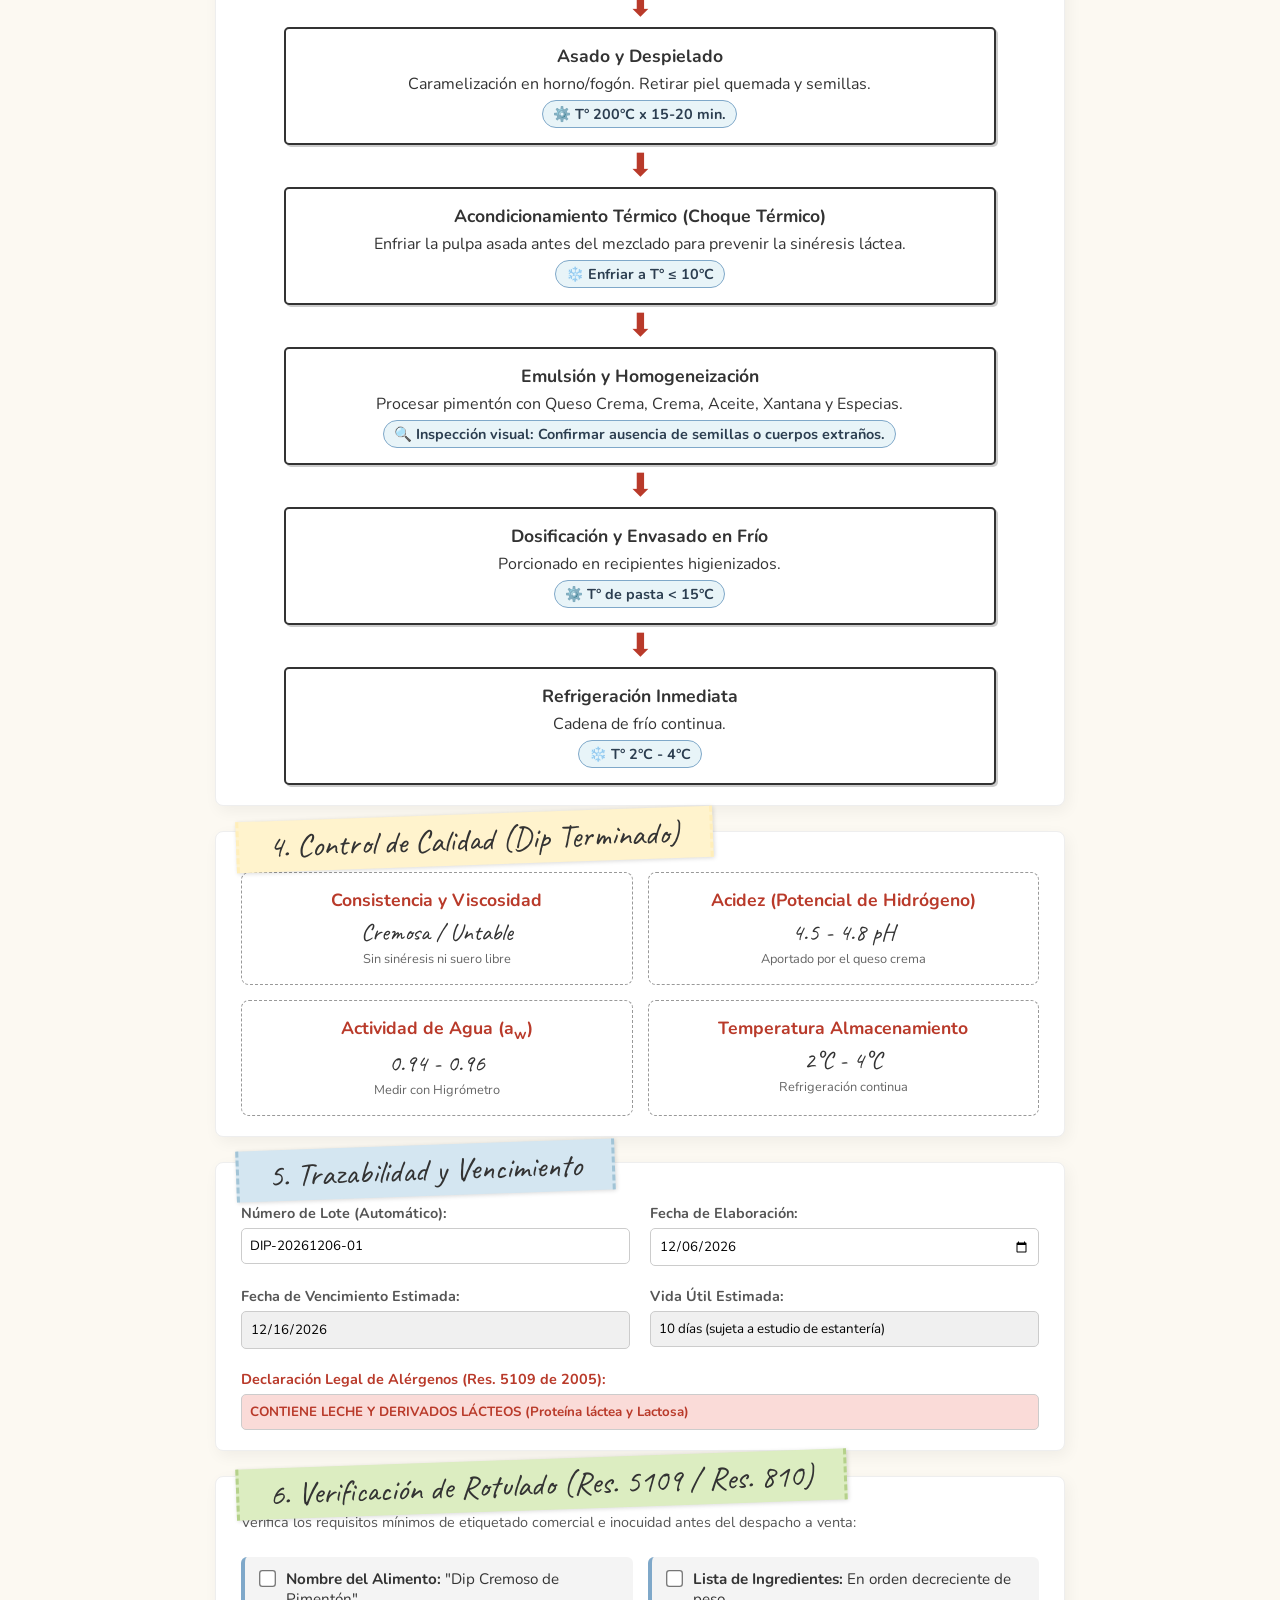
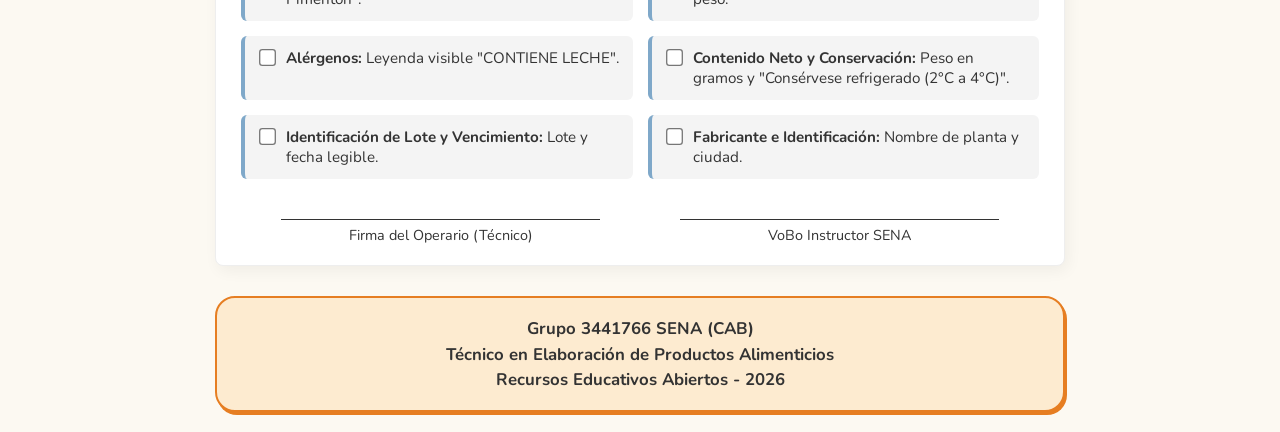
==== commit be3430d5: "Actualizacion de ficha tecnica: reingenieria a dip cremoso y ajustes normativos" ====
--- a/index.html
+++ b/index.html
@@ -3,11 +3,10 @@
 <head>
     <meta charset="UTF-8">
     <meta name="viewport" content="width=device-width, initial-scale=1.0">
-    <title>Ficha Técnica - Dip de Pimentón | SENA 3441766</title>
-    <!-- Fuentes de Google (CRÍTICO: sin esto no se ve el diseño) -->
+    <title>Ficha Técnica - Dip Cremoso de Pimentón | SENA 3441766</title>
+    <!-- Fuentes de Google -->
     <link href="https://fonts.googleapis.com/css2?family=Caveat:wght@600;700&family=Nunito:wght@400;700&display=swap" rel="stylesheet">
     
-    <!-- Tu CSS completo -->
     <style>
         :root {
             --fondo-papel: #fcf9f2;
@@ -230,7 +229,7 @@
             display: flex; justify-content: space-between; align-items: center;
             padding: 10px 15px; border-bottom: 1px dotted #ccc; background: #fafafa; border-radius: 5px;
         }
-        .ingrediente-info { display: flex; align-items: center; font-size: 1.1rem; width: 250px; }
+        .ingrediente-info { display: flex; align-items: center; font-size: 1.1rem; width: 300px; }
         .ingrediente-info span.icono { font-size: 1.5rem; margin-right: 12px; }
         .porcentaje-badge {
             font-size: 0.85rem; background: var(--azul-suave); color: white;
@@ -278,7 +277,7 @@
         }
         .flecha { font-size: 2rem; color: var(--rojo-pimenton); line-height: 1; margin: 5px 0; z-index: 1; }
 
-        .grid-calidad { display: grid; grid-template-columns: repeat(3, 1fr); gap: 15px; margin-top: 20px; }
+        .grid-calidad { display: grid; grid-template-columns: repeat(2, 1fr); gap: 15px; margin-top: 20px; }
         .tarjeta-calidad { background: #fff; border: 1px dashed #999; padding: 15px; text-align: center; border-radius: 8px; }
         .tarjeta-calidad .titulo { font-weight: bold; color: var(--rojo-pimenton); font-size: 1.1rem; }
         .tarjeta-calidad .valor { font-size: 1.5rem; font-family: 'Caveat', cursive; color: #333; margin-top: 5px; }
@@ -309,65 +308,21 @@
             .barra-herramientas { justify-content: center; }
         }
 
-        /* =========================================================
-           CÓDIGO DE IMPRESIÓN OPTIMIZADO PARA PC
-           ========================================================= */
+        /* IMPRESIÓN */
         @media print {
             .barra-herramientas, .modal-fondo { display: none !important; }
-
-            @page {
-                margin: 1cm;
-                size: portrait;
-            }
-
-            body {
-                background: white !important;
-                background-image: none !important;
-                padding: 0;
-                margin: 0;
-                font-size: 11pt;
-            }
-
+            @page { margin: 1cm; size: portrait; }
+            body { background: white !important; padding: 0; margin: 0; font-size: 11pt; }
             .contenedor-receta { max-width: 100%; }
-
-            .bloque {
-                box-shadow: none !important;
-                border: 1px solid #666 !important;
-                page-break-inside: avoid;
-                margin-bottom: 15px;
-                padding: 15px;
-            }
-
-            * {
-                -webkit-print-color-adjust: exact !important;
-                print-color-adjust: exact !important;
-            }
-
+            .bloque { box-shadow: none !important; border: 1px solid #666 !important; page-break-inside: avoid; margin-bottom: 15px; padding: 15px; }
+            * { -webkit-print-color-adjust: exact !important; print-color-adjust: exact !important; }
             .ingrediente-row { background: white !important; border-bottom: 1px solid #000; }
-            .input-dinamico, .input-evaporacion {
-                border: none !important;
-                background: transparent !important;
-                font-weight: bold;
-                color: black !important;
-                width: auto;
-                padding: 0;
-                text-align: right;
-            }
-
-            .input-dinamico::-webkit-outer-spin-button,
-            .input-dinamico::-webkit-inner-spin-button,
-            .input-evaporacion::-webkit-outer-spin-button,
-            .input-evaporacion::-webkit-inner-spin-button { -webkit-appearance: none; margin: 0; }
-            .input-dinamico, .input-evaporacion { -moz-appearance: textfield; }
-
+            .input-dinamico, .input-evaporacion { border: none !important; background: transparent !important; font-weight: bold; color: black !important; width: auto; padding: 0; text-align: right; }
             h1 { font-size: 2.5rem; color: black !important; margin-top: 20px; }
-            h2 { font-size: 1.5rem !important; color: black !important; }
             .subtitulo { color: #444 !important; }
             .cinta { font-size: 1.2rem; padding: 3px 15px; box-shadow: none; border: 1px solid #999; }
-
             .flecha { display: none; } 
             .paso-flujo { width: 100%; margin-bottom: 8px; page-break-inside: avoid; padding: 10px; }
-
             .firmas { margin-top: 30px; }
             .palabra-clave { color: black !important; border-bottom: none !important; text-decoration: none; }
         }
@@ -380,11 +335,11 @@
         <div class="modal-contenido">
             <h2>📖 ¿Cómo usar esta Ficha Técnica?</h2>
             <ul>
-                <li><strong>1. Verificación BPM:</strong> Marca las casillas del bloque 1 para confirmar las Buenas Prácticas de Manufactura.</li>
-                <li><strong>2. Cálculo Bidireccional:</strong> Modifica cualquier valor en gramos. Si cambias el azúcar, el sistema recalculará el pimentón y todo lo demás automáticamente.</li>
-                <li><strong>3. Rendimiento Ajustable:</strong> Puedes ajustar el % de evaporación estimado para recalcular la masa final y cuántos frascos enteros de 250g obtendrás.</li>
-                <li><strong>4. Glosario y Normatividad:</strong> Si no conoces un término técnico, toca el botón rojo "Glosario". Allí encontrarás la definición y la norma colombiana que la regula.</li>
-                <li><strong>5. Imprimir:</strong> Toca el botón verde "Imprimir Ficha". En computador, esto abrirá el cuadro de diálogo de impresión donde puedes elegir tu impresora o guardar como PDF.</li>
+                <li><strong>1. Verificación BPM:</strong> Revisa y confirma los prerrequisitos de inocuidad y control de alérgenos.</li>
+                <li><strong>2. Cálculo Bidireccional:</strong> Modifica la cantidad en gramos de cualquier ingrediente para escalar la formulación. El sistema recalcula automáticamente las proporciones de emulsión y estabilizante (Goma Xantana).</li>
+                <li><strong>3. Rendimiento y Mermas:</strong> El 5% por defecto simula las pérdidas reales por adherencia en procesador, espátulas y muestras de control de calidad.</li>
+                <li><strong>4. Glosario Normativo:</strong> Consulta las leyes colombianas (Res. 2674, 5109 y 810) aplicables a productos lácteos cremosos.</li>
+                <li><strong>5. Rotulado:</strong> Marca la lista de chequeo de la etiqueta antes de dar visto bueno al producto.</li>
             </ul>
             <button class="btn-cerrar" id="btn-cerrar-ayuda">¡Entendido, a producir!</button>
         </div>
@@ -393,47 +348,42 @@
     <!-- MODAL: GLOSARIO TÉCNICO CON NORMATIVIDAD -->
     <div id="modalGlosario" class="modal-fondo">
         <div class="modal-contenido">
-            <h2>📚 Glosario Técnico y Normatividad</h2>
+            <h2>📚 Glosario Técnico y Normatividad Sanitaria</h2>
             <ul class="lista-glosario">
                 <li>
-                    <strong>BPM (Buenas Prácticas de Manufactura)</strong>
-                    Principios básicos de higiene y manipulación para garantizar la inocuidad del alimento.
+                    <strong>Dip (Salsa Untable Cremosa)</strong>
+                    Preparación cremosa de alta viscosidad formulada para untar o sumergir alimentos directamente.
+                    <span class="norma-cita"><strong>Norma aplicable:</strong> Concepto gastronómico y tecnológico de emulsiones lácteo-vegetales.</span>
+                </li>
+                <li>
+                    <strong>Inocuidad y BPM en Lácteos</strong>
+                    Principios sanitarios obligatorios para el procesamiento seguro de derivados lácteos y vegetales.
                     <span class="norma-cita"><strong>Norma aplicable:</strong> Resolución 2674 de 2013 (Ministerio de Salud y Protección Social).</span>
                 </li>
                 <li>
-                    <strong>POES (Procedimientos Operativos Estandarizados de Saneamiento)</strong>
-                    Documentos que describen paso a paso la limpieza y desinfección de áreas, equipos y utensilios.
-                    <span class="norma-cita"><strong>Norma aplicable:</strong> Resolución 2674 de 2013, Título IV.</span>
+                    <strong>Cadena de Frío (2°C - 4°C)</strong>
+                    Almacenamiento refrigerado ininterrumpido necesario para prevenir la multiplicación de patógenos en mezclas de pH moderado.
+                    <span class="norma-cita"><strong>Norma aplicable:</strong> Resolución 2674 de 2013 (Título V - Almacenamiento y Transporte).</span>
                 </li>
                 <li>
-                    <strong>°Brix (Grados Brix)</strong>
-                    Concentración de sólidos solubles (principalmente azúcares) en un líquido. En confitados, asegura la conservación y vida útil.
-                    <span class="norma-cita"><strong>Norma aplicable:</strong> Resolución 1407 de 2022 (Criterios microbiológicos).</span>
+                    <strong>Barrera Microbiológica por Acidez (pH 4.5 - 4.8)</strong>
+                    El pH ácido aportado por el queso crema (4.4-4.8) actúa como una barrera que inhibe el crecimiento bacteriano en el dip.
+                    <span class="norma-cita"><strong>Norma aplicable:</strong> Criterio de estabilidad microbiológica (Res. 1407 de 2022).</span>
                 </li>
                 <li>
-                    <strong>pH (Potencial de Hidrógeno)</strong>
-                    Medida de acidez o alcalinidad. Un pH menor a 4.5 inhibe el crecimiento de bacterias patógenas.
-                    <span class="norma-cita"><strong>Norma aplicable:</strong> Resolución 1407 de 2022 (Criterios microbiológicos para alimentos).</span>
+                    <strong>Sinéresis e Hidrocoloides</strong>
+                    Separación del suero en la matriz cremosa. Se previene enfriando el pimentón antes del mezclado e incorporando Goma Xantana (0.3%).
+                    <span class="norma-cita"><strong>Norma aplicable:</strong> Concepto tecnológico de reología alimentaria.</span>
                 </li>
                 <li>
-                    <strong>Osmosis</strong>
-                    Proceso de transferencia de masa donde el azúcar penetra en las células del pimentón, expulsando agua y creando un ambiente hostil para microorganismos.
-                    <span class="norma-cita"><strong>Norma aplicable:</strong> Concepto tecnológico. Se relaciona con Resolución 2606 de 2009 (Aditivos).</span>
+                    <strong>Declaración Obligatoria de Alérgenos</strong>
+                    Requisito legal de indicar de forma explícita en la etiqueta la presencia de ingredientes lácteos.
+                    <span class="norma-cita"><strong>Norma aplicable:</strong> Resolución 5109 de 2005 (Artículo 5 - Declaración de alérgenos).</span>
                 </li>
                 <li>
-                    <strong>Envasado en Caliente</strong>
-                    Técnica de llenado del frasco a temperaturas superiores a 85°C para crear un vacío parcial al enfriarse, evitando la recontaminación.
-                    <span class="norma-cita"><strong>Norma aplicable:</strong> Resolución 683 de 2012 (Materiales en contacto con alimentos) y Resolución 2674 de 2013.</span>
-                </li>
-                <li>
-                    <strong>Inocuidad</strong>
-                    Garantía de que un alimento no causará daño al consumidor cuando se prepare y/o consuma de acuerdo con el uso al que se destina.
-                    <span class="norma-cita"><strong>Norma aplicable:</strong> Ley 09 de 1979 (Medidas Sanitarias).</span>
-                </li>
-                <li>
-                    <strong>Rotulado / Etiquetado</strong>
-                    Información obligatoria en el empaque (ingredientes, fecha, lote, sellos de advertencia).
-                    <span class="norma-cita"><strong>Norma aplicable:</strong> Resolución 5109 de 2005 y Resolución 810 de 2021.</span>
+                    <strong>Etiquetado Nutricional y Frontal</strong>
+                    Reglamento de la tabla de valores nutricionales y sellos octogonales de advertencia ("Exceso en Grasas Saturadas / Sodio").
+                    <span class="norma-cita"><strong>Norma aplicable:</strong> Resolución 810 de 2021 y Resolución 2492 de 2022.</span>
                 </li>
             </ul>
             <button class="btn-cerrar" id="btn-cerrar-glosario">Cerrar Glosario</button>
@@ -450,73 +400,90 @@
         </div>
 
         <h1>DIP DE PIMENTÓN</h1>
-        <h2 style="font-family: 'Caveat', cursive; font-size: 2.5rem; text-align: center; color: var(--texto-oscuro); margin-bottom: 5px;">Ficha Técnica de Producción</h2>
-        <p class="subtitulo">Cálculo Bidireccional • Ajuste de Formulación en Planta</p>
+        <h2 style="font-family: 'Caveat', cursive; font-size: 2.5rem; text-align: center; color: var(--texto-oscuro); margin-bottom: 5px;">Ficha Técnica de Producción (Crema Untable)</h2>
+        <p class="subtitulo">Formulación Untable Lácteo-Vegetal • Reingeniería de Planta</p>
 
         <!-- Bloque 1: Prerrequisitos BPM -->
         <div class="bloque">
             <div class="cinta azul">1. Prerrequisitos y BPM</div>
             <div class="checklist-bpm">
-                <label class="check-item"><input type="checkbox"><span><strong>Higienización:</strong> Planta, pisos y desagües lavados (<span class="palabra-clave trigger-glosario">POES</span>).</span></label>
-                <label class="check-item"><input type="checkbox"><span><strong>Utensilios:</strong> Cuchillos, tablas, marmita y balanza sanitizados.</span></label>
-                <label class="check-item"><input type="checkbox"><span><strong>Operario:</strong> Manos lavadas, cofia, tapabocas y delantal limpio.</span></label>
-                <label class="check-item"><input type="checkbox"><span><strong>Materia Prima:</strong> Pimentones lavados y desinfectados con agua potable.</span></label>
+                <label class="check-item"><input type="checkbox"><span><strong>Higienización:</strong> Equipos de mezclado y licuado desinfectados (<span class="palabra-clave trigger-glosario">POES</span>).</span></label>
+                <label class="check-item"><input type="checkbox"><span><strong>Cadena de Frío:</strong> Materias primas lácteas mantenidas a &le; 4&deg;C.</span></label>
+                <label class="check-item"><input type="checkbox"><span><strong>Operario:</strong> Indumentaria limpia, cofia, tapabocas e higiene de manos.</span></label>
+                <label class="check-item"><input type="checkbox"><span><strong>Alérgenos:</strong> Área limpia para prevenir contaminación cruzada láctea.</span></label>
             </div>
         </div>
 
         <!-- Bloque 2: Formulación Interactiva -->
         <div class="bloque">
-            <div class="cinta verde">2. Formulación y Dosificación</div>
+            <div class="cinta verde">2. Formulación y Dosificación (Dip Cremoso)</div>
             <p style="text-align: center; font-size: 0.9rem; color: #666; margin-top: 15px; margin-bottom: 0;">
-                💡 <strong>Instrucción:</strong> Modifica el valor en <strong>gramos</strong> de cualquier ingrediente. El sistema recalculará toda la fórmula manteniendo las proporciones técnicas.
+                💡 <strong>Instrucción:</strong> Ingresa la cantidad en gramos de cualquier ingrediente. La fórmula mantendrá las proporciones de emulsión y estabilización.
             </p>
 
             <div class="grid-ingredientes">
                 <div class="ingrediente-row">
-                    <div class="ingrediente-info"><span class="icono">🌶️</span> <span>Pimentón rojo <span class="porcentaje-badge">Base 100%</span></span></div>
+                    <div class="ingrediente-info"><span class="icono">🌶️</span> <span>Pimentón asado/pulpa <span class="porcentaje-badge">Base 100%</span></span></div>
                     <div class="ingrediente-input-group">
-                        <input type="number" id="input-pimenton" class="input-dinamico base" value="1000" min="10" step="10" inputmode="decimal">
+                        <input type="number" id="input-pimenton" class="input-dinamico base" value="500" min="10" step="10" inputmode="decimal">
                         <span class="unidad-medida">g</span>
                     </div>
                 </div>
                 <div class="ingrediente-row">
-                    <div class="ingrediente-info"><span class="icono">💧</span> <span>Agua potable <span class="porcentaje-badge">60%</span></span></div>
+                    <div class="ingrediente-info"><span class="icono">🧀</span> <span>Queso Crema (Base ácida) <span class="porcentaje-badge">80%</span></span></div>
                     <div class="ingrediente-input-group">
-                        <input type="number" id="input-agua" class="input-dinamico" value="600" min="1" step="1" inputmode="decimal">
+                        <input type="number" id="input-queso" class="input-dinamico" value="400" min="1" step="1" inputmode="decimal">
                         <span class="unidad-medida">g</span>
                     </div>
                 </div>
                 <div class="ingrediente-row">
-                    <div class="ingrediente-info"><span class="icono">🍶</span> <span>Vinagre <span class="porcentaje-badge">15%</span></span></div>
+                    <div class="ingrediente-info"><span class="icono">🥛</span> <span>Crema de Leche / Yogur <span class="porcentaje-badge">20%</span></span></div>
                     <div class="ingrediente-input-group">
-                        <input type="number" id="input-vinagre" class="input-dinamico" value="150" min="1" step="1" inputmode="decimal">
+                        <input type="number" id="input-crema" class="input-dinamico" value="100" min="1" step="1" inputmode="decimal">
                         <span class="unidad-medida">g</span>
                     </div>
                 </div>
                 <div class="ingrediente-row">
-                    <div class="ingrediente-info"><span class="icono">🧂</span> <span>Azúcar <span class="porcentaje-badge">25%</span></span></div>
+                    <div class="ingrediente-info"><span class="icono">🫒</span> <span>Aceite de Oliva Extra <span class="porcentaje-badge">8%</span></span></div>
                     <div class="ingrediente-input-group">
-                        <input type="number" id="input-azucar" class="input-dinamico" value="250" min="1" step="1" inputmode="decimal">
+                        <input type="number" id="input-aceite" class="input-dinamico" value="40" min="0.1" step="0.5" inputmode="decimal">
                         <span class="unidad-medida">g</span>
                     </div>
                 </div>
                 <div class="ingrediente-row">
-                    <div class="ingrediente-info"><span class="icono">🥄</span> <span>Sal <span class="porcentaje-badge">2.25%</span></span></div>
+                    <div class="ingrediente-info"><span class="icono">🌾</span> <span>Goma Xantana (Estabilizante) <span class="porcentaje-badge">0.3%</span></span></div>
                     <div class="ingrediente-input-group">
-                        <input type="number" id="input-sal" class="input-dinamico" value="22.5" min="0.1" step="0.5" inputmode="decimal">
+                        <input type="number" id="input-xantana" class="input-dinamico" value="1.5" min="0.1" step="0.1" inputmode="decimal">
                         <span class="unidad-medida">g</span>
                     </div>
                 </div>
+                <div class="ingrediente-row">
+                    <div class="ingrediente-info"><span class="icono">🧄</span> <span>Ajo en Polvo / Especias <span class="porcentaje-badge">1.5%</span></span></div>
+                    <div class="ingrediente-input-group">
+                        <input type="number" id="input-especias" class="input-dinamico" value="7.5" min="0.1" step="0.1" inputmode="decimal">
+                        <span class="unidad-medida">g</span>
+                    </div>
+                </div>
+                <div class="ingrediente-row">
+                    <div class="ingrediente-info"><span class="icono">🧂</span> <span>Sal Refinada <span class="porcentaje-badge">1.2%</span></span></div>
+                    <div class="ingrediente-input-group">
+                        <input type="number" id="input-sal" class="input-dinamico" value="6" min="0.1" step="0.1" inputmode="decimal">
+                        <span class="unidad-medida">g</span>
+                    </div>
+                </div>
             </div>
 
             <div class="panel-rendimiento">
-                <strong>📊 Rendimiento Estimado:</strong> <br>
-                Peso total de la mezcla: <span id="lbl-peso-total">—</span> g | 
-                Evaporación: 
-                <input type="number" id="input-evaporacion" class="input-evaporacion" value="25" min="5" max="50" step="1" inputmode="decimal">% 
+                <strong>📊 Rendimiento Estimado del Dip:</strong> <br>
+                Masa total de la fórmula: <span id="lbl-peso-total">—</span> g | 
+                Pérdida/Mermas de proceso: 
+                <input type="number" id="input-evaporacion" class="input-evaporacion" value="5" min="1" max="15" step="1" inputmode="decimal">% 
                 (<span id="lbl-perdida">—</span> g) <br>
-                <strong>Producto final estimado: <span id="lbl-producto-final" style="color: var(--rojo-pimenton); font-size: 1.4rem;">—</span> g</strong>
+                <strong>Dip final envasable: <span id="lbl-producto-final" style="color: var(--rojo-pimenton); font-size: 1.4rem;">—</span> g</strong>
                 <br><span style="font-size: 0.9rem; color:#444;">(<span id="lbl-frascos">—</span>)</span>
+                <p style="font-size: 0.8rem; color: #555; margin-top: 8px; margin-bottom: 0; font-style: italic;">
+                    📌 <strong>Nota didáctica de mermas:</strong> El 5% simula residuos adheridos a tazones, cuchillas del procesador y porcionado de muestras para calidad.
+                </p>
             </div>
         </div>
 
@@ -524,65 +491,89 @@
         <div class="bloque">
             <div class="cinta roja">3. Diagrama de Proceso</div>
             <div class="flujo-proceso">
-                <div class="paso-flujo"><strong>Recepción y Pesaje</strong><span>Ingreso de materia prima a planta.</span></div>
+                <div class="paso-flujo"><strong>Recepción y Lavado</strong><span>Pimentón rojo fresco de primera calidad.</span></div>
                 <div class="flecha">⬇</div>
-                <div class="paso-flujo"><strong>Lavado y Desinfección</strong><span>Lavado de pimentones con agua potable.</span></div>
+                <div class="paso-flujo"><strong>Asado y Despielado</strong><span>Caramelización en horno/fogón. Retirar piel quemada y semillas.</span><br><span class="datos-proceso">⚙️ T&deg; 200&deg;C x 15-20 min.</span></div>
                 <div class="flecha">⬇</div>
-                <div class="paso-flujo"><strong>Reducción de Tamaño</strong><span>Corte en cubos de 0.5 x 0.5 cm.</span></div>
+                <div class="paso-flujo"><strong>Acondicionamiento Térmico (Choque Térmico)</strong><span>Enfriar la pulpa asada antes del mezclado para prevenir la sinéresis láctea.</span><br><span class="datos-proceso">❄️ Enfriar a T&deg; &le; 10&deg;C</span></div>
                 <div class="flecha">⬇</div>
-                <div class="paso-flujo"><strong>Cocción y <span class="palabra-clave trigger-glosario">Osmosis</span></strong><span>Pimentón + Agua + Azúcar + Sal.</span><br><span class="datos-proceso">⚙️ T° 95°C - 100°C x 10 min.</span></div>
+                <div class="paso-flujo"><strong>Emulsión y Homogeneización</strong><span>Procesar pimentón con Queso Crema, Crema, Aceite, Xantana y Especias.</span><br><span class="datos-proceso">🔍 Inspección visual: Confirmar ausencia de semillas o cuerpos extraños.</span></div>
                 <div class="flecha">⬇</div>
-                <div class="paso-flujo"><strong>Adición de Ácido</strong><span>Incorporar vinagre.</span><br><span class="datos-proceso">⚙️ T° ebullición x 5 min.</span></div>
+                <div class="paso-flujo"><strong>Dosificación y Envasado en Frío</strong><span>Porcionado en recipientes higienizados.</span><br><span class="datos-proceso">⚙️ T&deg; de pasta &lt; 15&deg;C</span></div>
                 <div class="flecha">⬇</div>
-                <div class="paso-flujo"><strong><span class="palabra-clave trigger-glosario">Envasado en Caliente</span></strong><span>Frascos esterilizados.</span><br><span class="datos-proceso">⚙️ T° envasado > 85°C (Genera vacío).</span></div>
-                <div class="flecha">⬇</div>
-                <div class="paso-flujo"><strong>Enfriamiento y Etiquetado</strong><span>Enfriar a T° ambiente (25°C).</span></div>
+                <div class="paso-flujo"><strong>Refrigeración Inmediata</strong><span>Cadena de frío continua.</span><br><span class="datos-proceso">❄️ T&deg; 2&deg;C - 4&deg;C</span></div>
             </div>
         </div>
 
         <!-- Bloque 4: Control de Calidad -->
         <div class="bloque">
-            <div class="cinta amarilla">4. Control de Calidad (Producto Terminado)</div>
+            <div class="cinta amarilla">4. Control de Calidad (Dip Terminado)</div>
             <div class="grid-calidad">
                 <div class="tarjeta-calidad">
-                    <div class="titulo">Sólidos Solubles (<span class="palabra-clave trigger-glosario">°Brix</span>)</div>
-                    <div class="valor">65 - 68 °Brix</div>
-                    <span style="font-size: 0.8rem; color: #666;">Medir con Refractómetro</span>
+                    <div class="titulo">Consistencia y Viscosidad</div>
+                    <div class="valor">Cremosa / Untable</div>
+                    <span style="font-size: 0.8rem; color: #666;">Sin sinéresis ni suero libre</span>
                 </div>
                 <div class="tarjeta-calidad">
-                    <div class="titulo">Potencial de Hidrógeno (<span class="palabra-clave trigger-glosario">pH</span>)</div>
-                    <div class="valor">≤ 4.5 pH</div>
-                    <span style="font-size: 0.8rem; color: #666;">Medir con Potenciómetro</span>
+                    <div class="titulo">Acidez (Potencial de Hidrógeno)</div>
+                    <div class="valor">4.5 - 4.8 pH</div>
+                    <span style="font-size: 0.8rem; color: #666;">Aportado por el queso crema</span>
                 </div>
                 <div class="tarjeta-calidad">
-                    <div class="titulo">Temperatura de Envasado</div>
-                    <div class="valor">> 85 °C</div>
-                    <span style="font-size: 0.8rem; color: #666;">Medir con Termómetro</span>
+                    <div class="titulo">Actividad de Agua (a<sub>w</sub>)</div>
+                    <div class="valor">0.94 - 0.96</div>
+                    <span style="font-size: 0.8rem; color: #666;">Medir con Higrómetro</span>
+                </div>
+                <div class="tarjeta-calidad">
+                    <div class="titulo">Temperatura Almacenamiento</div>
+                    <div class="valor">2&deg;C - 4&deg;C</div>
+                    <span style="font-size: 0.8rem; color: #666;">Refrigeración continua</span>
                 </div>
             </div>
         </div>
 
         <!-- Bloque 5: Trazabilidad y Firmas -->
         <div class="bloque">
-            <div class="cinta azul">5. Trazabilidad y VoBo</div>
+            <div class="cinta azul">5. Trazabilidad y Vencimiento</div>
             <div class="grid-trazabilidad">
                 <div class="campo-trazabilidad">
-                    <label for="lote">Número de Lote:</label>
-                    <input type="text" id="lote" placeholder="Ej: DIP-20260513">
+                    <label for="lote">Número de Lote (Automático):</label>
+                    <input type="text" id="lote" placeholder="DIP-20261028-01">
                 </div>
                 <div class="campo-trazabilidad">
                     <label for="fecha-elab">Fecha de Elaboración:</label>
                     <input type="date" id="fecha-elab">
                 </div>
                 <div class="campo-trazabilidad">
-                    <label for="fecha-venc">Fecha de Vencimiento:</label>
+                    <label for="fecha-venc">Fecha de Vencimiento Estimada:</label>
                     <input type="date" id="fecha-venc" readonly style="background: #f0f0f0;">
                 </div>
                 <div class="campo-trazabilidad">
-                    <label for="vida-util">Vida Útil (Meses):</label>
-                    <input type="text" id="vida-util" value="6 meses (producto ácido envasado en caliente)" readonly style="background: #f0f0f0;">
+                    <label for="vida-util">Vida Útil Estimada:</label>
+                    <input type="text" id="vida-util" value="10 días (sujeta a estudio de estantería)" readonly style="background: #f0f0f0;">
+                </div>
+                <div class="campo-trazabilidad" style="grid-column: span 2;">
+                    <label for="alergenos" style="color: var(--rojo-pimenton);">Declaración Legal de Alérgenos (Res. 5109 de 2005):</label>
+                    <input type="text" id="alergenos" value="CONTIENE LECHE Y DERIVADOS LÁCTEOS (Proteína láctea y Lactosa)" readonly style="background: #fadbd8; font-weight: bold; color: var(--rojo-pimenton);">
                 </div>
             </div>
+        </div>
+
+        <!-- Bloque 6: Rotulado Obligatorio -->
+        <div class="bloque">
+            <div class="cinta verde">6. Verificación de Rotulado (Res. 5109 / Res. 810)</div>
+            <p style="font-size: 0.9rem; color: #555; margin-top: 15px; margin-bottom: 10px;">
+                Verifica los requisitos mínimos de etiquetado comercial e inocuidad antes del despacho a venta:
+            </p>
+            <div class="checklist-bpm">
+                <label class="check-item"><input type="checkbox"><span><strong>Nombre del Alimento:</strong> "Dip Cremoso de Pimentón".</span></label>
+                <label class="check-item"><input type="checkbox"><span><strong>Lista de Ingredientes:</strong> En orden decreciente de peso.</span></label>
+                <label class="check-item"><input type="checkbox"><span><strong>Alérgenos:</strong> Leyenda visible "CONTIENE LECHE".</span></label>
+                <label class="check-item"><input type="checkbox"><span><strong>Contenido Neto y Conservación:</strong> Peso en gramos y "Consérvese refrigerado (2&deg;C a 4&deg;C)".</span></label>
+                <label class="check-item"><input type="checkbox"><span><strong>Identificación de Lote y Vencimiento:</strong> Lote y fecha legible.</span></label>
+                <label class="check-item"><input type="checkbox"><span><strong>Fabricante e Identificación:</strong> Nombre de planta y ciudad.</span></label>
+            </div>
+
             <div class="firmas">
                 <div class="firma-linea">Firma del Operario (Técnico)</div>
                 <div class="firma-linea">VoBo Instructor SENA</div>
@@ -599,7 +590,7 @@
 
     <script>
         document.addEventListener('DOMContentLoaded', function() {
-            // --- MODALES ---
+            // --- MODALES Y ACCESIBILIDAD (TECLA ESC) ---
             const modalAyuda = document.getElementById('modalAyuda');
             const modalGlosario = document.getElementById('modalGlosario');
 
@@ -623,8 +614,15 @@
                 if (event.target === modalGlosario) cerrarGlosario();
             });
 
-            // --- CHECKLIST BPM (CORREGIDO) ---
-            // Usamos 'change' en lugar de 'click' para evitar el doble disparo
+            // Cierre con la tecla ESC
+            window.addEventListener('keydown', function(event) {
+                if (event.key === 'Escape') {
+                    cerrarAyuda();
+                    cerrarGlosario();
+                }
+            });
+
+            // --- CHECKLIST BPM Y ROTULADO ---
             document.querySelectorAll('.check-item input[type="checkbox"]').forEach(checkbox => {
                 checkbox.addEventListener('change', function() {
                     const label = this.closest('.check-item');
@@ -636,14 +634,24 @@
                 });
             });
 
-            // --- FORMULACIÓN Y RENDIMIENTO ---
-            const form = { pimenton: 1.00, agua: 0.60, vinagre: 0.15, azucar: 0.25, sal: 0.0225 };
+            // --- FORMULACIÓN Y RENDIMIENTO (CON GOMA XANTANA) ---
+            const form = { 
+                pimenton: 1.00, 
+                queso: 0.80, 
+                crema: 0.20, 
+                aceite: 0.08, 
+                xantana: 0.003, 
+                especias: 0.015, 
+                sal: 0.012 
+            };
 
             const inputs = {
                 pimenton: document.getElementById('input-pimenton'),
-                agua: document.getElementById('input-agua'),
-                vinagre: document.getElementById('input-vinagre'),
-                azucar: document.getElementById('input-azucar'),
+                queso: document.getElementById('input-queso'),
+                crema: document.getElementById('input-crema'),
+                aceite: document.getElementById('input-aceite'),
+                xantana: document.getElementById('input-xantana'),
+                especias: document.getElementById('input-especias'),
                 sal: document.getElementById('input-sal')
             };
 
@@ -656,35 +664,39 @@
                 let nuevoPimenton = (origen === 'pimenton') ? valorIngresado : (valorIngresado / form[origen]);
 
                 if (origen !== 'pimenton') inputs.pimenton.value = formatearInput(nuevoPimenton);
-                if (origen !== 'agua') inputs.agua.value = formatearInput(nuevoPimenton * form.agua);
-                if (origen !== 'vinagre') inputs.vinagre.value = formatearInput(nuevoPimenton * form.vinagre);
-                if (origen !== 'azucar') inputs.azucar.value = formatearInput(nuevoPimenton * form.azucar);
+                if (origen !== 'queso') inputs.queso.value = formatearInput(nuevoPimenton * form.queso);
+                if (origen !== 'crema') inputs.crema.value = formatearInput(nuevoPimenton * form.crema);
+                if (origen !== 'aceite') inputs.aceite.value = formatearInput(nuevoPimenton * form.aceite);
+                if (origen !== 'xantana') inputs.xantana.value = formatearInput(nuevoPimenton * form.xantana);
+                if (origen !== 'especias') inputs.especias.value = formatearInput(nuevoPimenton * form.especias);
                 if (origen !== 'sal') inputs.sal.value = formatearInput(nuevoPimenton * form.sal);
 
                 actualizarRendimiento(nuevoPimenton);
             }
 
             function actualizarRendimiento(pimenton) {
-                const agua = pimenton * form.agua;
-                const vinagre = pimenton * form.vinagre;
-                const azucar = pimenton * form.azucar;
+                const queso = pimenton * form.queso;
+                const crema = pimenton * form.crema;
+                const aceite = pimenton * form.aceite;
+                const xantana = pimenton * form.xantana;
+                const especias = pimenton * form.especias;
                 const sal = pimenton * form.sal;
 
-                let pctEvap = parseFloat(inputEvaporacion.value);
-                if (isNaN(pctEvap) || pctEvap < 0) pctEvap = 25;
-
-                const pesoTotalMezcla = pimenton + agua + vinagre + azucar + sal;
-                const perdidaEvaporacion = pesoTotalMezcla * (pctEvap / 100);
-                const productoFinal = pesoTotalMezcla - perdidaEvaporacion;
-
-                const frascosCompletos = Math.floor(productoFinal / 250);
-                const sobranteGramo = Math.round(productoFinal % 250);
+                let pctMermas = parseFloat(inputEvaporacion.value);
+                if (isNaN(pctMermas) || pctMermas < 0) pctMermas = 5;
+
+                const pesoTotalMezcla = pimenton + queso + crema + aceite + xantana + especias + sal;
+                const perdidaMermas = pesoTotalMezcla * (pctMermas / 100);
+                const productoFinal = pesoTotalMezcla - perdidaMermas;
+
+                const frascosCompletos = Math.floor(productoFinal / 200);
+                const sobranteGramo = Math.round(productoFinal % 200);
 
                 document.getElementById('lbl-peso-total').innerText = formatearVista(pesoTotalMezcla);
-                document.getElementById('lbl-perdida').innerText = formatearVista(perdidaEvaporacion);
+                document.getElementById('lbl-perdida').innerText = formatearVista(perdidaMermas);
                 document.getElementById('lbl-producto-final').innerText = formatearVista(productoFinal);
                 
-                let textoFrascos = `${frascosCompletos} frascos de 250g`;
+                let textoFrascos = `${frascosCompletos} tarrinas/frascos de 200g`;
                 if (sobranteGramo > 0) {
                     textoFrascos += ` + ${sobranteGramo}g sobrantes`;
                 }
@@ -698,38 +710,48 @@
                 inputs[key].addEventListener('input', () => recalcularDesde(key));
                 inputs[key].addEventListener('blur', function() {
                     if (this.value === '' || parseFloat(this.value) <= 0) {
-                        this.value = (key === 'pimenton') ? 1000 : (1000 * form[key]);
+                        this.value = (key === 'pimenton') ? 500 : (500 * form[key]);
                         recalcularDesde('pimenton');
                     }
                 });
             });
 
             inputEvaporacion.addEventListener('input', function() {
-                const val = parseFloat(inputs.pimenton.value) || 1000;
+                const val = parseFloat(inputs.pimenton.value) || 500;
                 actualizarRendimiento(val);
             });
 
-            // --- TRAZABILIDAD Y FECHAS ---
+            // --- TRAZABILIDAD Y GENERACIÓN DE LOTE (10 días de vida útil) ---
             const fechaElab = document.getElementById('fecha-elab');
-            function calcularVencimiento() {
+            const inputLote = document.getElementById('lote');
+
+            function calcularVencimientoYLote() {
                 if (fechaElab.value) {
                     let fecha = new Date(fechaElab.value + 'T00:00:00');
-                    fecha.setMonth(fecha.getMonth() + 6); 
+                    
+                    // Generar Lote estandarizado DIP-AAAAMMDD-01
                     const yyyy = fecha.getFullYear();
                     const mm = String(fecha.getMonth() + 1).padStart(2, '0');
                     const dd = String(fecha.getDate()).padStart(2, '0');
-                    document.getElementById('fecha-venc').value = `${yyyy}-${mm}-${dd}`;
+                    inputLote.value = `DIP-${yyyy}${mm}${dd}-01`;
+
+                    // Calcular 10 días de vida útil
+                    fecha.setDate(fecha.getDate() + 10);
+                    const yyyyVenc = fecha.getFullYear();
+                    const mmVenc = String(fecha.getMonth() + 1).padStart(2, '0');
+                    const ddVenc = String(fecha.getDate()).padStart(2, '0');
+                    document.getElementById('fecha-venc').value = `${yyyyVenc}-${mmVenc}-${ddVenc}`;
                 }
             }
 
-            fechaElab.addEventListener('change', calcularVencimiento);
+            fechaElab.addEventListener('change', calcularVencimientoYLote);
 
             const hoy = new Date();
             const yyyy = hoy.getFullYear();
             const mm = String(hoy.getMonth() + 1).padStart(2, '0');
             const dd = String(hoy.getDate()).padStart(2, '0');
             fechaElab.value = `${yyyy}-${mm}-${dd}`;
-            calcularVencimiento();
+            calcularVencimientoYLote();
 
             recalcularDesde('pimenton');
         });
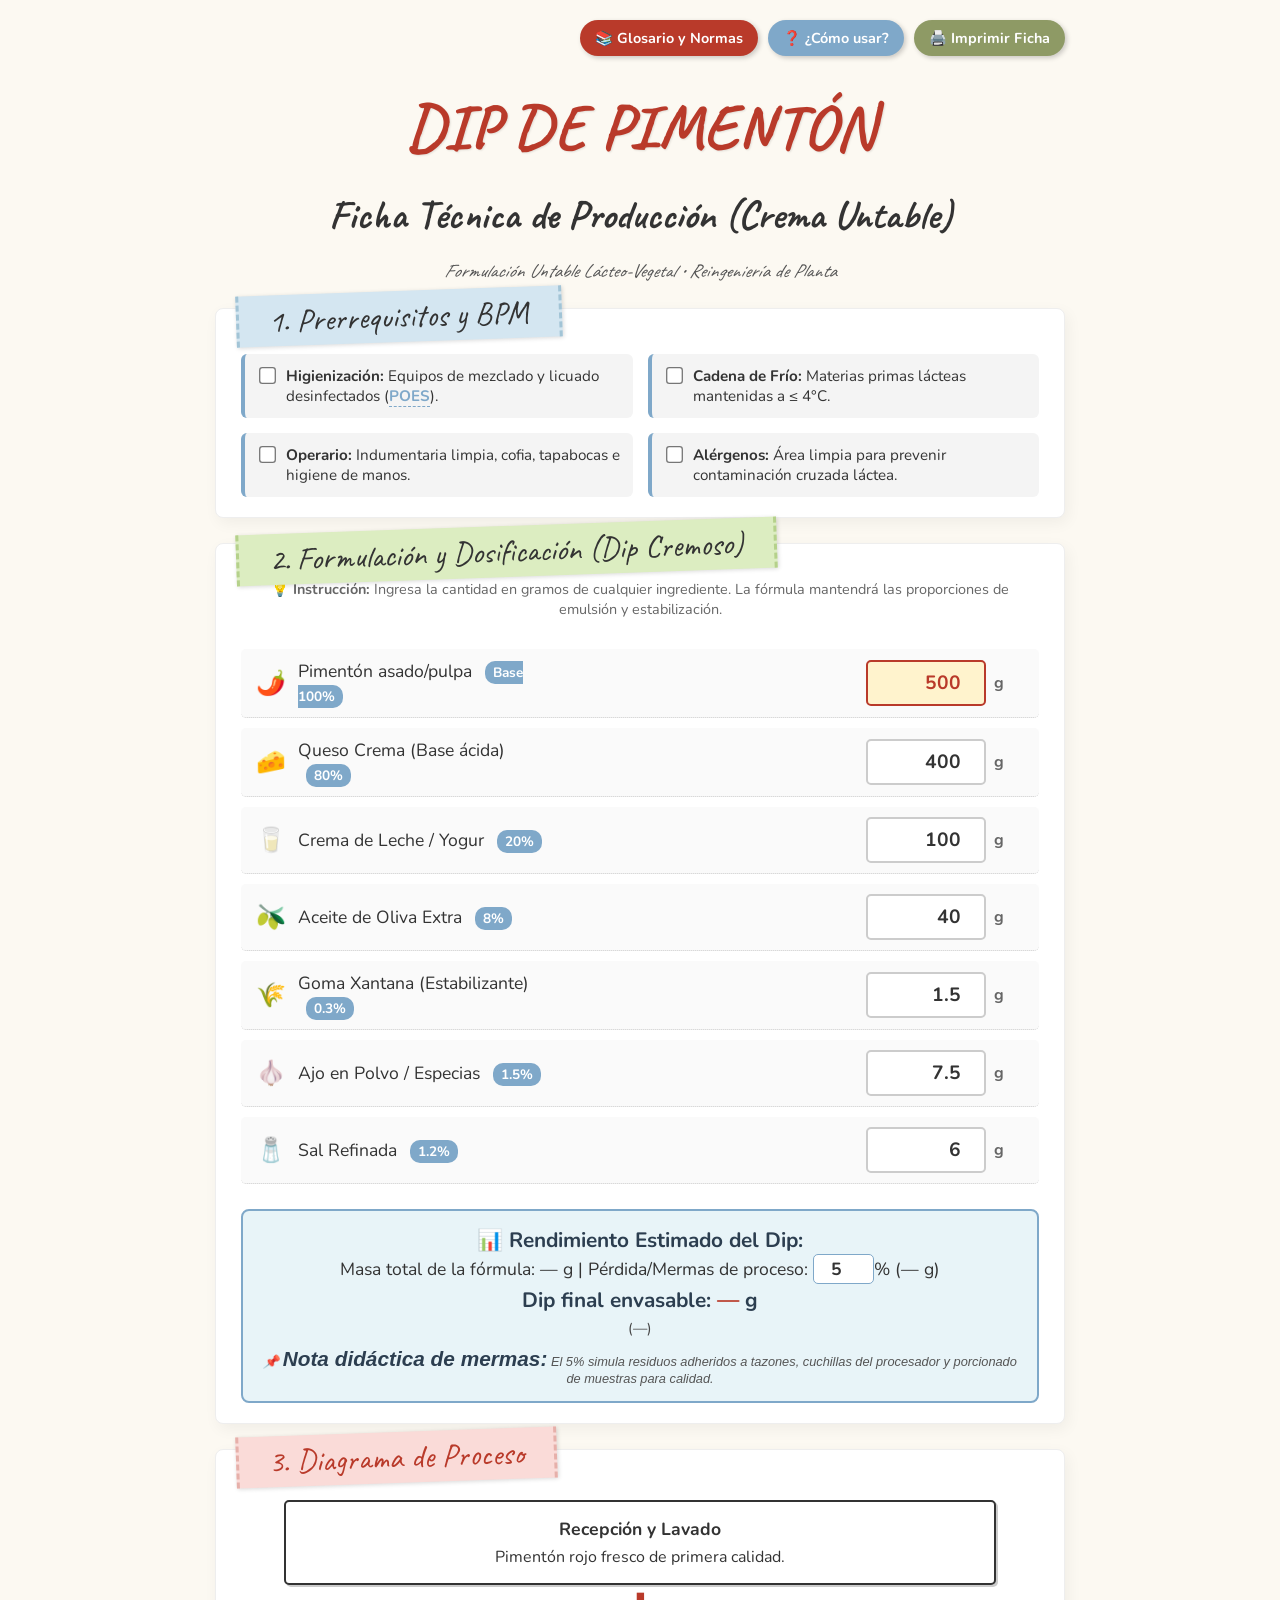
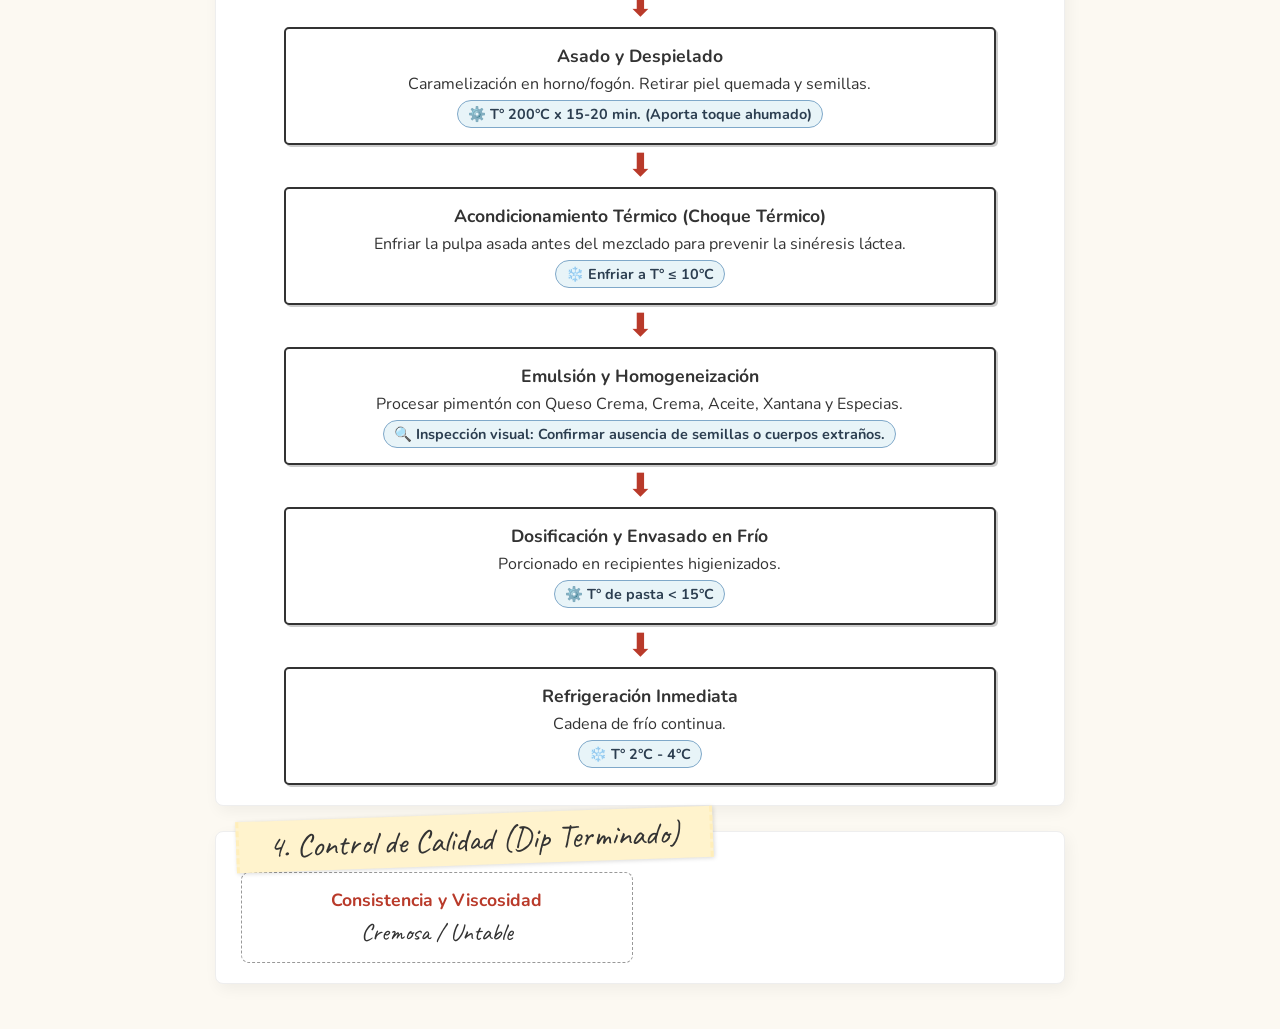
==== commit dbb9adf3: "feat: actualización de app con análisis sensorial y adición de documento guía para estudiantes" ====
--- a/index.html
+++ b/index.html
@@ -277,10 +277,23 @@
         }
         .flecha { font-size: 2rem; color: var(--rojo-pimenton); line-height: 1; margin: 5px 0; z-index: 1; }
 
-        .grid-calidad { display: grid; grid-template-columns: repeat(2, 1fr); gap: 15px; margin-top: 20px; }
+        /* Modificación para el Grid de Calidad (Ahora soporta 5 tarjetas) */
+        .grid-calidad { 
+            display: grid; 
+            grid-template-columns: repeat(2, 1fr); 
+            gap: 15px; 
+            margin-top: 20px; 
+        }
         .tarjeta-calidad { background: #fff; border: 1px dashed #999; padding: 15px; text-align: center; border-radius: 8px; }
         .tarjeta-calidad .titulo { font-weight: bold; color: var(--rojo-pimenton); font-size: 1.1rem; }
         .tarjeta-calidad .valor { font-size: 1.5rem; font-family: 'Caveat', cursive; color: #333; margin-top: 5px; }
+        
+        /* La 5ta tarjeta abarca las 2 columnas para mantener simetría */
+        .tarjeta-calidad:nth-child(5) { 
+            grid-column: span 2; 
+            background: #fdfefe;
+            border-color: var(--azul-suave);
+        }
 
         .grid-trazabilidad { display: grid; grid-template-columns: 1fr 1fr; gap: 20px; margin-top: 20px; }
         .campo-trazabilidad { display: flex; flex-direction: column; }
@@ -298,7 +311,9 @@
         }
 
         @media (max-width: 600px) {
-            .grid-ingredientes, .checklist-bpm, .grid-calidad, .grid-trazabilidad { grid-template-columns: 1fr; }
+            .grid-ingredientes, .checklist-bpm, .grid-trazabilidad { grid-template-columns: 1fr; }
+            .grid-calidad { grid-template-columns: 1fr; }
+            .tarjeta-calidad:nth-child(5) { grid-column: span 1; } /* Ajuste móvil */
             h1 { font-size: 3rem; }
             .cinta { font-size: 1.5rem; left: 50%; transform: translateX(-50%) rotate(-2deg); white-space: nowrap; }
             .firmas { flex-direction: column; align-items: center; gap: 30px; }
@@ -325,6 +340,7 @@
             .paso-flujo { width: 100%; margin-bottom: 8px; page-break-inside: avoid; padding: 10px; }
             .firmas { margin-top: 30px; }
             .palabra-clave { color: black !important; border-bottom: none !important; text-decoration: none; }
+            .tarjeta-calidad:nth-child(5) { grid-column: span 2; } /* Mantener en impresión */
         }
     </style>
 </head>
@@ -493,7 +509,7 @@
             <div class="flujo-proceso">
                 <div class="paso-flujo"><strong>Recepción y Lavado</strong><span>Pimentón rojo fresco de primera calidad.</span></div>
                 <div class="flecha">⬇</div>
-                <div class="paso-flujo"><strong>Asado y Despielado</strong><span>Caramelización en horno/fogón. Retirar piel quemada y semillas.</span><br><span class="datos-proceso">⚙️ T&deg; 200&deg;C x 15-20 min.</span></div>
+                <div class="paso-flujo"><strong>Asado y Despielado</strong><span>Caramelización en horno/fogón. Retirar piel quemada y semillas.</span><br><span class="datos-proceso">⚙️ T&deg; 200&deg;C x 15-20 min. (Aporta toque ahumado)</span></div>
                 <div class="flecha">⬇</div>
                 <div class="paso-flujo"><strong>Acondicionamiento Térmico (Choque Térmico)</strong><span>Enfriar la pulpa asada antes del mezclado para prevenir la sinéresis láctea.</span><br><span class="datos-proceso">❄️ Enfriar a T&deg; &le; 10&deg;C</span></div>
                 <div class="flecha">⬇</div>
@@ -512,249 +528,4 @@
                 <div class="tarjeta-calidad">
                     <div class="titulo">Consistencia y Viscosidad</div>
                     <div class="valor">Cremosa / Untable</div>
-                    <span style="font-size: 0.8rem; color: #666;">Sin sinéresis ni suero libre</span>
-                </div>
-                <div class="tarjeta-calidad">
-                    <div class="titulo">Acidez (Potencial de Hidrógeno)</div>
-                    <div class="valor">4.5 - 4.8 pH</div>
-                    <span style="font-size: 0.8rem; color: #666;">Aportado por el queso crema</span>
-                </div>
-                <div class="tarjeta-calidad">
-                    <div class="titulo">Actividad de Agua (a<sub>w</sub>)</div>
-                    <div class="valor">0.94 - 0.96</div>
-                    <span style="font-size: 0.8rem; color: #666;">Medir con Higrómetro</span>
-                </div>
-                <div class="tarjeta-calidad">
-                    <div class="titulo">Temperatura Almacenamiento</div>
-                    <div class="valor">2&deg;C - 4&deg;C</div>
-                    <span style="font-size: 0.8rem; color: #666;">Refrigeración continua</span>
-                </div>
-            </div>
-        </div>
-
-        <!-- Bloque 5: Trazabilidad y Firmas -->
-        <div class="bloque">
-            <div class="cinta azul">5. Trazabilidad y Vencimiento</div>
-            <div class="grid-trazabilidad">
-                <div class="campo-trazabilidad">
-                    <label for="lote">Número de Lote (Automático):</label>
-                    <input type="text" id="lote" placeholder="DIP-20261028-01">
-                </div>
-                <div class="campo-trazabilidad">
-                    <label for="fecha-elab">Fecha de Elaboración:</label>
-                    <input type="date" id="fecha-elab">
-                </div>
-                <div class="campo-trazabilidad">
-                    <label for="fecha-venc">Fecha de Vencimiento Estimada:</label>
-                    <input type="date" id="fecha-venc" readonly style="background: #f0f0f0;">
-                </div>
-                <div class="campo-trazabilidad">
-                    <label for="vida-util">Vida Útil Estimada:</label>
-                    <input type="text" id="vida-util" value="10 días (sujeta a estudio de estantería)" readonly style="background: #f0f0f0;">
-                </div>
-                <div class="campo-trazabilidad" style="grid-column: span 2;">
-                    <label for="alergenos" style="color: var(--rojo-pimenton);">Declaración Legal de Alérgenos (Res. 5109 de 2005):</label>
-                    <input type="text" id="alergenos" value="CONTIENE LECHE Y DERIVADOS LÁCTEOS (Proteína láctea y Lactosa)" readonly style="background: #fadbd8; font-weight: bold; color: var(--rojo-pimenton);">
-                </div>
-            </div>
-        </div>
-
-        <!-- Bloque 6: Rotulado Obligatorio -->
-        <div class="bloque">
-            <div class="cinta verde">6. Verificación de Rotulado (Res. 5109 / Res. 810)</div>
-            <p style="font-size: 0.9rem; color: #555; margin-top: 15px; margin-bottom: 10px;">
-                Verifica los requisitos mínimos de etiquetado comercial e inocuidad antes del despacho a venta:
-            </p>
-            <div class="checklist-bpm">
-                <label class="check-item"><input type="checkbox"><span><strong>Nombre del Alimento:</strong> "Dip Cremoso de Pimentón".</span></label>
-                <label class="check-item"><input type="checkbox"><span><strong>Lista de Ingredientes:</strong> En orden decreciente de peso.</span></label>
-                <label class="check-item"><input type="checkbox"><span><strong>Alérgenos:</strong> Leyenda visible "CONTIENE LECHE".</span></label>
-                <label class="check-item"><input type="checkbox"><span><strong>Contenido Neto y Conservación:</strong> Peso en gramos y "Consérvese refrigerado (2&deg;C a 4&deg;C)".</span></label>
-                <label class="check-item"><input type="checkbox"><span><strong>Identificación de Lote y Vencimiento:</strong> Lote y fecha legible.</span></label>
-                <label class="check-item"><input type="checkbox"><span><strong>Fabricante e Identificación:</strong> Nombre de planta y ciudad.</span></label>
-            </div>
-
-            <div class="firmas">
-                <div class="firma-linea">Firma del Operario (Técnico)</div>
-                <div class="firma-linea">VoBo Instructor SENA</div>
-            </div>
-        </div>
-
-        <div class="banner-final">
-            Grupo 3441766 SENA (CAB)<br>
-            Técnico en Elaboración de Productos Alimenticios<br>
-            Recursos Educativos Abiertos - 2026
-        </div>
-
-    </div>
-
-    <script>
-        document.addEventListener('DOMContentLoaded', function() {
-            // --- MODALES Y ACCESIBILIDAD (TECLA ESC) ---
-            const modalAyuda = document.getElementById('modalAyuda');
-            const modalGlosario = document.getElementById('modalGlosario');
-
-            function abrirAyuda() { modalAyuda.style.display = 'flex'; }
-            function cerrarAyuda() { modalAyuda.style.display = 'none'; }
-            function abrirGlosario() { modalGlosario.style.display = 'flex'; }
-            function cerrarGlosario() { modalGlosario.style.display = 'none'; }
-
-            document.getElementById('btn-abrir-ayuda').addEventListener('click', abrirAyuda);
-            document.getElementById('btn-cerrar-ayuda').addEventListener('click', cerrarAyuda);
-            document.getElementById('btn-abrir-glosario').addEventListener('click', abrirGlosario);
-            document.getElementById('btn-cerrar-glosario').addEventListener('click', cerrarGlosario);
-            document.getElementById('btn-imprimir').addEventListener('click', function() { window.print(); });
-
-            document.querySelectorAll('.trigger-glosario').forEach(el => {
-                el.addEventListener('click', abrirGlosario);
-            });
-
-            window.addEventListener('click', function(event) {
-                if (event.target === modalAyuda) cerrarAyuda();
-                if (event.target === modalGlosario) cerrarGlosario();
-            });
-
-            // Cierre con la tecla ESC
-            window.addEventListener('keydown', function(event) {
-                if (event.key === 'Escape') {
-                    cerrarAyuda();
-                    cerrarGlosario();
-                }
-            });
-
-            // --- CHECKLIST BPM Y ROTULADO ---
-            document.querySelectorAll('.check-item input[type="checkbox"]').forEach(checkbox => {
-                checkbox.addEventListener('change', function() {
-                    const label = this.closest('.check-item');
-                    if (this.checked) {
-                        label.classList.add('completado');
-                    } else {
-                        label.classList.remove('completado');
-                    }
-                });
-            });
-
-            // --- FORMULACIÓN Y RENDIMIENTO (CON GOMA XANTANA) ---
-            const form = { 
-                pimenton: 1.00, 
-                queso: 0.80, 
-                crema: 0.20, 
-                aceite: 0.08, 
-                xantana: 0.003, 
-                especias: 0.015, 
-                sal: 0.012 
-            };
-
-            const inputs = {
-                pimenton: document.getElementById('input-pimenton'),
-                queso: document.getElementById('input-queso'),
-                crema: document.getElementById('input-crema'),
-                aceite: document.getElementById('input-aceite'),
-                xantana: document.getElementById('input-xantana'),
-                especias: document.getElementById('input-especias'),
-                sal: document.getElementById('input-sal')
-            };
-
-            const inputEvaporacion = document.getElementById('input-evaporacion');
-
-            function recalcularDesde(origen) {
-                let valorIngresado = parseFloat(inputs[origen].value);
-                if (isNaN(valorIngresado) || valorIngresado <= 0) return; 
-
-                let nuevoPimenton = (origen === 'pimenton') ? valorIngresado : (valorIngresado / form[origen]);
-
-                if (origen !== 'pimenton') inputs.pimenton.value = formatearInput(nuevoPimenton);
-                if (origen !== 'queso') inputs.queso.value = formatearInput(nuevoPimenton * form.queso);
-                if (origen !== 'crema') inputs.crema.value = formatearInput(nuevoPimenton * form.crema);
-                if (origen !== 'aceite') inputs.aceite.value = formatearInput(nuevoPimenton * form.aceite);
-                if (origen !== 'xantana') inputs.xantana.value = formatearInput(nuevoPimenton * form.xantana);
-                if (origen !== 'especias') inputs.especias.value = formatearInput(nuevoPimenton * form.especias);
-                if (origen !== 'sal') inputs.sal.value = formatearInput(nuevoPimenton * form.sal);
-
-                actualizarRendimiento(nuevoPimenton);
-            }
-
-            function actualizarRendimiento(pimenton) {
-                const queso = pimenton * form.queso;
-                const crema = pimenton * form.crema;
-                const aceite = pimenton * form.aceite;
-                const xantana = pimenton * form.xantana;
-                const especias = pimenton * form.especias;
-                const sal = pimenton * form.sal;
-
-                let pctMermas = parseFloat(inputEvaporacion.value);
-                if (isNaN(pctMermas) || pctMermas < 0) pctMermas = 5;
-
-                const pesoTotalMezcla = pimenton + queso + crema + aceite + xantana + especias + sal;
-                const perdidaMermas = pesoTotalMezcla * (pctMermas / 100);
-                const productoFinal = pesoTotalMezcla - perdidaMermas;
-
-                const frascosCompletos = Math.floor(productoFinal / 200);
-                const sobranteGramo = Math.round(productoFinal % 200);
-
-                document.getElementById('lbl-peso-total').innerText = formatearVista(pesoTotalMezcla);
-                document.getElementById('lbl-perdida').innerText = formatearVista(perdidaMermas);
-                document.getElementById('lbl-producto-final').innerText = formatearVista(productoFinal);
-                
-                let textoFrascos = `${frascosCompletos} tarrinas/frascos de 200g`;
-                if (sobranteGramo > 0) {
-                    textoFrascos += ` + ${sobranteGramo}g sobrantes`;
-                }
-                document.getElementById('lbl-frascos').innerText = textoFrascos;
-            }
-
-            function formatearInput(num) { return Math.round(num * 100) / 100; }
-            function formatearVista(num) { return Number.isInteger(num) ? num : num.toFixed(1); }
-
-            Object.keys(inputs).forEach(key => {
-                inputs[key].addEventListener('input', () => recalcularDesde(key));
-                inputs[key].addEventListener('blur', function() {
-                    if (this.value === '' || parseFloat(this.value) <= 0) {
-                        this.value = (key === 'pimenton') ? 500 : (500 * form[key]);
-                        recalcularDesde('pimenton');
-                    }
-                });
-            });
-
-            inputEvaporacion.addEventListener('input', function() {
-                const val = parseFloat(inputs.pimenton.value) || 500;
-                actualizarRendimiento(val);
-            });
-
-            // --- TRAZABILIDAD Y GENERACIÓN DE LOTE (10 días de vida útil) ---
-            const fechaElab = document.getElementById('fecha-elab');
-            const inputLote = document.getElementById('lote');
-
-            function calcularVencimientoYLote() {
-                if (fechaElab.value) {
-                    let fecha = new Date(fechaElab.value + 'T00:00:00');
-                    
-                    // Generar Lote estandarizado DIP-AAAAMMDD-01
-                    const yyyy = fecha.getFullYear();
-                    const mm = String(fecha.getMonth() + 1).padStart(2, '0');
-                    const dd = String(fecha.getDate()).padStart(2, '0');
-                    inputLote.value = `DIP-${yyyy}${mm}${dd}-01`;
-
-                    // Calcular 10 días de vida útil
-                    fecha.setDate(fecha.getDate() + 10);
-                    const yyyyVenc = fecha.getFullYear();
-                    const mmVenc = String(fecha.getMonth() + 1).padStart(2, '0');
-                    const ddVenc = String(fecha.getDate()).padStart(2, '0');
-                    document.getElementById('fecha-venc').value = `${yyyyVenc}-${mmVenc}-${ddVenc}`;
-                }
-            }
-
-            fechaElab.addEventListener('change', calcularVencimientoYLote);
-
-            const hoy = new Date();
-            const yyyy = hoy.getFullYear();
-            const mm = String(hoy.getMonth() + 1).padStart(2, '0');
-            const dd = String(hoy.getDate()).padStart(2, '0');
-            fechaElab.value = `${yyyy}-${mm}-${dd}`;
-            calcularVencimientoYLote();
-
-            recalcularDesde('pimenton');
-        });
-    </script>
-</body>
-</html>+                    <span
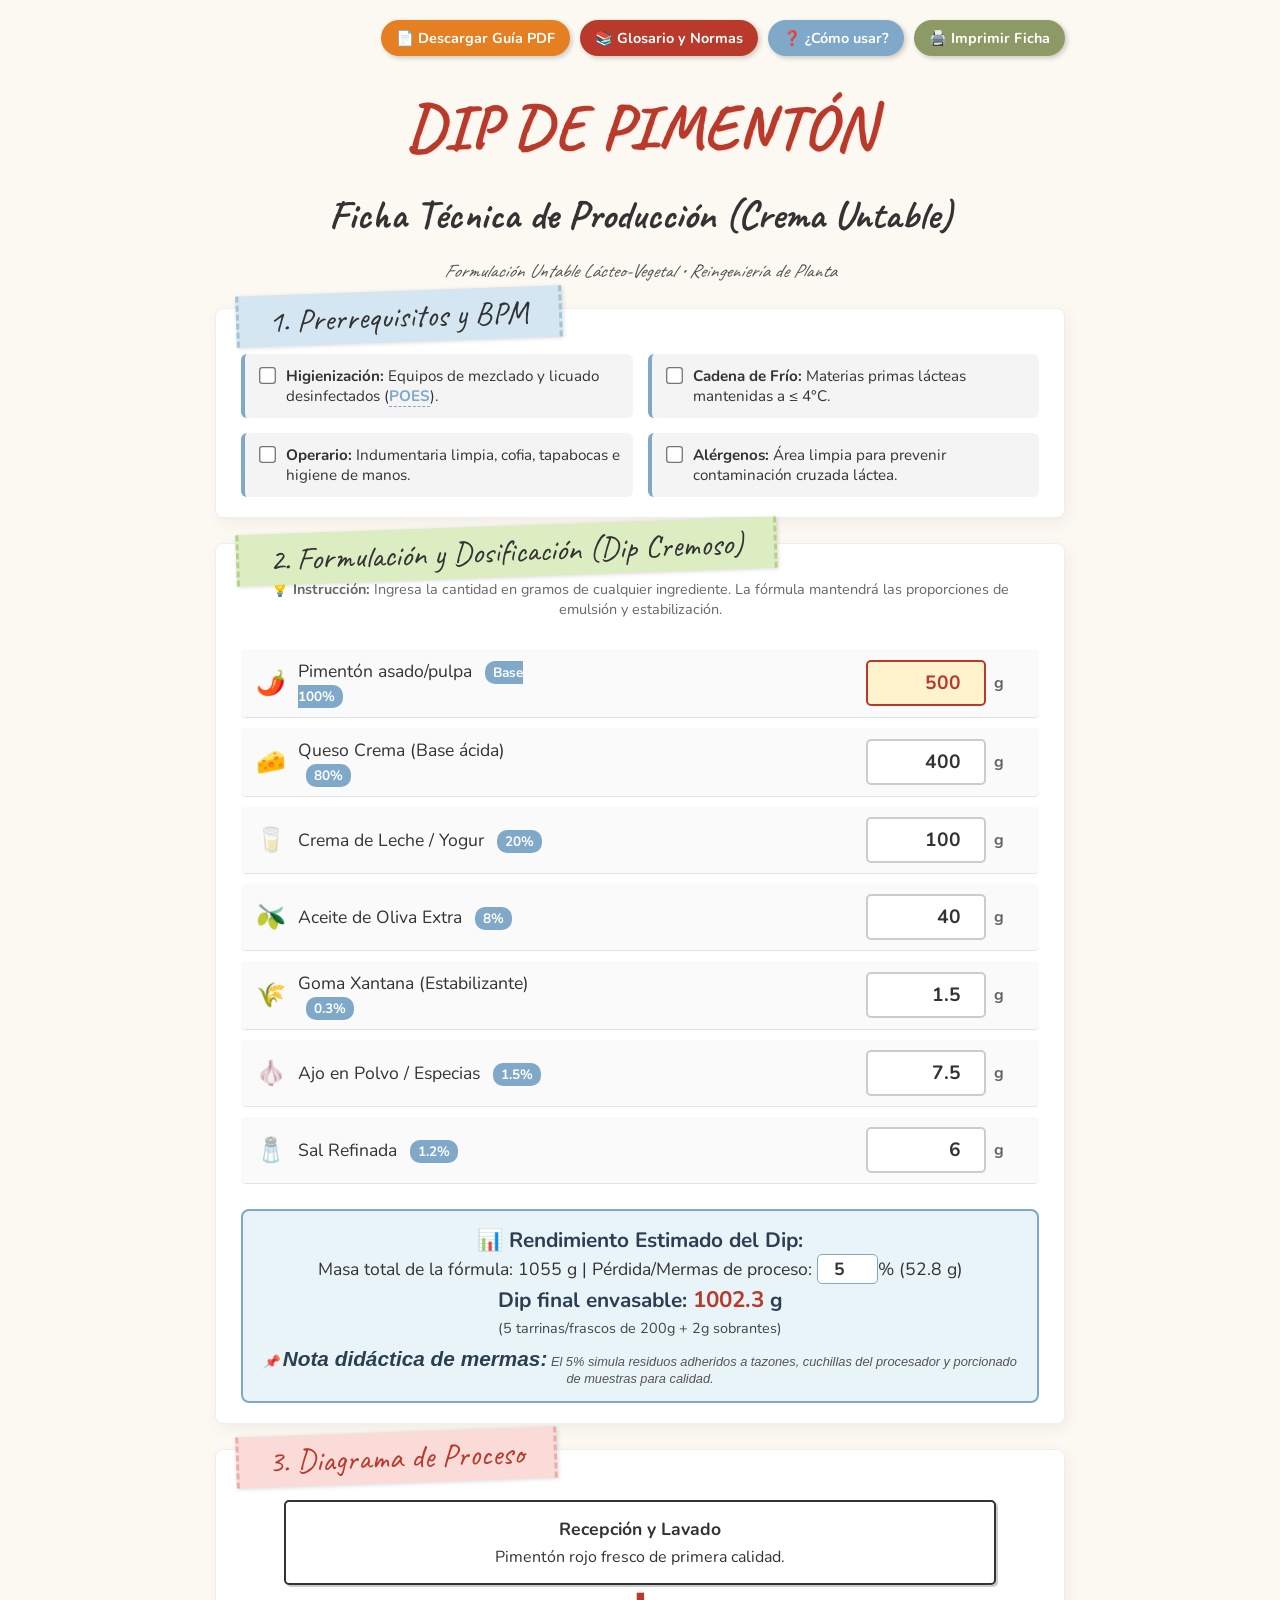
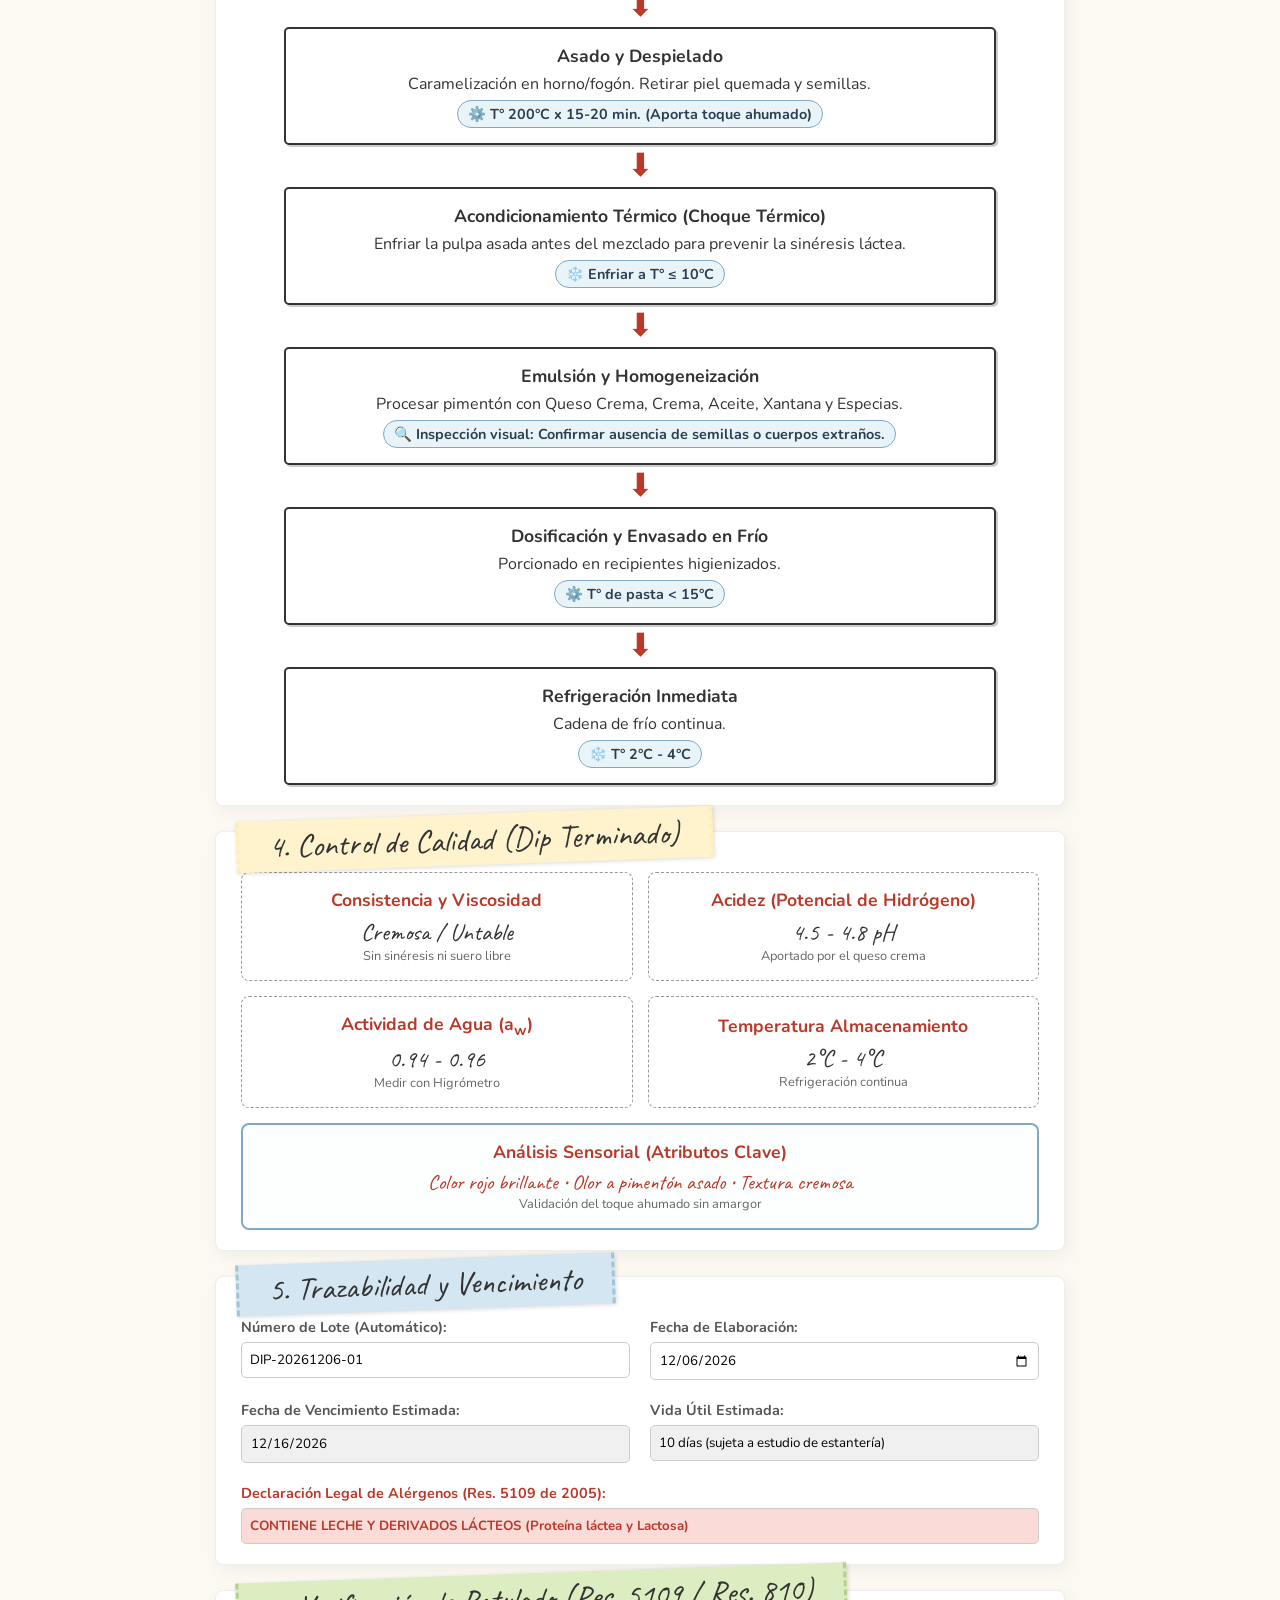
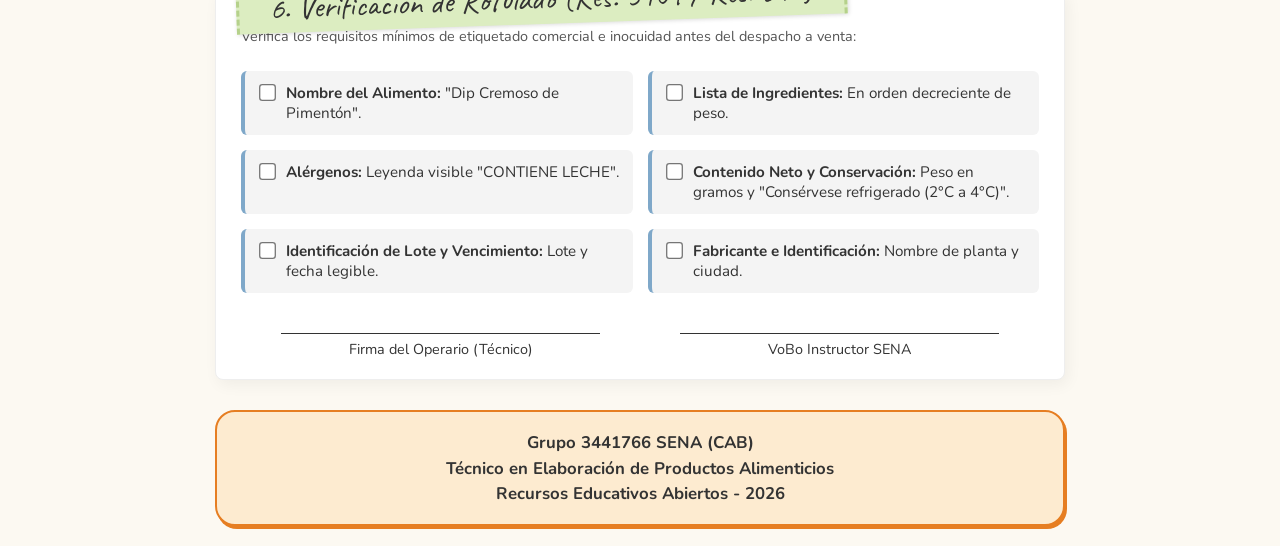
==== commit 3ef4123d: "fix: restaurar estructura completa y añadir análisis sensorial y botón PDF" ====
--- a/index.html
+++ b/index.html
@@ -60,6 +60,7 @@
             display: flex;
             align-items: center;
             gap: 5px;
+            text-decoration: none;
         }
 
         .btn-herramienta:hover { background-color: #5c85a8; }
@@ -67,6 +68,8 @@
         .btn-herramienta.imprimir:hover { background-color: #6d774d; }
         .btn-herramienta.glosario { background-color: var(--rojo-pimenton); }
         .btn-herramienta.glosario:hover { background-color: #8c291c; }
+        .btn-herramienta.pdf { background-color: #e67e22; }
+        .btn-herramienta.pdf:hover { background-color: #d35400; }
 
         /* --- MODALES --- */
         .modal-fondo {
@@ -277,22 +280,25 @@
         }
         .flecha { font-size: 2rem; color: var(--rojo-pimenton); line-height: 1; margin: 5px 0; z-index: 1; }
 
-        /* Modificación para el Grid de Calidad (Ahora soporta 5 tarjetas) */
+        /* Grid de Calidad (5 tarjetas) */
         .grid-calidad { 
             display: grid; 
             grid-template-columns: repeat(2, 1fr); 
             gap: 15px; 
             margin-top: 20px; 
         }
-        .tarjeta-calidad { background: #fff; border: 1px dashed #999; padding: 15px; text-align: center; border-radius: 8px; }
+        .tarjeta-calidad { 
+            background: #fff; border: 1px dashed #999; padding: 15px; 
+            text-align: center; border-radius: 8px; display: flex; 
+            flex-direction: column; justify-content: center;
+        }
         .tarjeta-calidad .titulo { font-weight: bold; color: var(--rojo-pimenton); font-size: 1.1rem; }
         .tarjeta-calidad .valor { font-size: 1.5rem; font-family: 'Caveat', cursive; color: #333; margin-top: 5px; }
-        
-        /* La 5ta tarjeta abarca las 2 columnas para mantener simetría */
+        /* La 5ta tarjeta abarca las 2 columnas */
         .tarjeta-calidad:nth-child(5) { 
             grid-column: span 2; 
             background: #fdfefe;
-            border-color: var(--azul-suave);
+            border: 2px solid var(--azul-suave);
         }
 
         .grid-trazabilidad { display: grid; grid-template-columns: 1fr 1fr; gap: 20px; margin-top: 20px; }
@@ -313,7 +319,7 @@
         @media (max-width: 600px) {
             .grid-ingredientes, .checklist-bpm, .grid-trazabilidad { grid-template-columns: 1fr; }
             .grid-calidad { grid-template-columns: 1fr; }
-            .tarjeta-calidad:nth-child(5) { grid-column: span 1; } /* Ajuste móvil */
+            .tarjeta-calidad:nth-child(5) { grid-column: span 1; } 
             h1 { font-size: 3rem; }
             .cinta { font-size: 1.5rem; left: 50%; transform: translateX(-50%) rotate(-2deg); white-space: nowrap; }
             .firmas { flex-direction: column; align-items: center; gap: 30px; }
@@ -340,7 +346,7 @@
             .paso-flujo { width: 100%; margin-bottom: 8px; page-break-inside: avoid; padding: 10px; }
             .firmas { margin-top: 30px; }
             .palabra-clave { color: black !important; border-bottom: none !important; text-decoration: none; }
-            .tarjeta-calidad:nth-child(5) { grid-column: span 2; } /* Mantener en impresión */
+            .tarjeta-calidad:nth-child(5) { grid-column: span 2; }
         }
     </style>
 </head>
@@ -410,6 +416,8 @@
         
         <!-- BARRA DE HERRAMIENTAS -->
         <div class="barra-herramientas">
+            <!-- Enlace al PDF (Asegúrate de que el nombre coincida exactamente) -->
+            <a href="De la Receta Casera a la Planta de Producción.pdf" target="_blank" class="btn-herramienta pdf">📄 Descargar Guía PDF</a>
             <button class="btn-herramienta glosario" id="btn-abrir-glosario">📚 Glosario y Normas</button>
             <button class="btn-herramienta" id="btn-abrir-ayuda">❓ ¿Cómo usar?</button>
             <button class="btn-herramienta imprimir" id="btn-imprimir">🖨️ Imprimir Ficha</button>
@@ -528,4 +536,253 @@
                 <div class="tarjeta-calidad">
                     <div class="titulo">Consistencia y Viscosidad</div>
                     <div class="valor">Cremosa / Untable</div>
-                    <span+                    <span style="font-size: 0.8rem; color: #666;">Sin sinéresis ni suero libre</span>
+                </div>
+                <div class="tarjeta-calidad">
+                    <div class="titulo">Acidez (Potencial de Hidrógeno)</div>
+                    <div class="valor">4.5 - 4.8 pH</div>
+                    <span style="font-size: 0.8rem; color: #666;">Aportado por el queso crema</span>
+                </div>
+                <div class="tarjeta-calidad">
+                    <div class="titulo">Actividad de Agua (a<sub>w</sub>)</div>
+                    <div class="valor">0.94 - 0.96</div>
+                    <span style="font-size: 0.8rem; color: #666;">Medir con Higrómetro</span>
+                </div>
+                <div class="tarjeta-calidad">
+                    <div class="titulo">Temperatura Almacenamiento</div>
+                    <div class="valor">2&deg;C - 4&deg;C</div>
+                    <span style="font-size: 0.8rem; color: #666;">Refrigeración continua</span>
+                </div>
+                <!-- NUEVA TARJETA SENSORIAL -->
+                <div class="tarjeta-calidad">
+                    <div class="titulo">Análisis Sensorial (Atributos Clave)</div>
+                    <div class="valor" style="font-size: 1.3rem; color: var(--rojo-pimenton);">Color rojo brillante • Olor a pimentón asado • Textura cremosa</div>
+                    <span style="font-size: 0.8rem; color: #666;">Validación del toque ahumado sin amargor</span>
+                </div>
+            </div>
+        </div>
+
+        <!-- Bloque 5: Trazabilidad y Firmas -->
+        <div class="bloque">
+            <div class="cinta azul">5. Trazabilidad y Vencimiento</div>
+            <div class="grid-trazabilidad">
+                <div class="campo-trazabilidad">
+                    <label for="lote">Número de Lote (Automático):</label>
+                    <input type="text" id="lote" placeholder="DIP-20261028-01">
+                </div>
+                <div class="campo-trazabilidad">
+                    <label for="fecha-elab">Fecha de Elaboración:</label>
+                    <input type="date" id="fecha-elab">
+                </div>
+                <div class="campo-trazabilidad">
+                    <label for="fecha-venc">Fecha de Vencimiento Estimada:</label>
+                    <input type="date" id="fecha-venc" readonly style="background: #f0f0f0;">
+                </div>
+                <div class="campo-trazabilidad">
+                    <label for="vida-util">Vida Útil Estimada:</label>
+                    <input type="text" id="vida-util" value="10 días (sujeta a estudio de estantería)" readonly style="background: #f0f0f0;">
+                </div>
+                <div class="campo-trazabilidad" style="grid-column: span 2;">
+                    <label for="alergenos" style="color: var(--rojo-pimenton);">Declaración Legal de Alérgenos (Res. 5109 de 2005):</label>
+                    <input type="text" id="alergenos" value="CONTIENE LECHE Y DERIVADOS LÁCTEOS (Proteína láctea y Lactosa)" readonly style="background: #fadbd8; font-weight: bold; color: var(--rojo-pimenton);">
+                </div>
+            </div>
+        </div>
+
+        <!-- Bloque 6: Rotulado Obligatorio -->
+        <div class="bloque">
+            <div class="cinta verde">6. Verificación de Rotulado (Res. 5109 / Res. 810)</div>
+            <p style="font-size: 0.9rem; color: #555; margin-top: 15px; margin-bottom: 10px;">
+                Verifica los requisitos mínimos de etiquetado comercial e inocuidad antes del despacho a venta:
+            </p>
+            <div class="checklist-bpm">
+                <label class="check-item"><input type="checkbox"><span><strong>Nombre del Alimento:</strong> "Dip Cremoso de Pimentón".</span></label>
+                <label class="check-item"><input type="checkbox"><span><strong>Lista de Ingredientes:</strong> En orden decreciente de peso.</span></label>
+                <label class="check-item"><input type="checkbox"><span><strong>Alérgenos:</strong> Leyenda visible "CONTIENE LECHE".</span></label>
+                <label class="check-item"><input type="checkbox"><span><strong>Contenido Neto y Conservación:</strong> Peso en gramos y "Consérvese refrigerado (2&deg;C a 4&deg;C)".</span></label>
+                <label class="check-item"><input type="checkbox"><span><strong>Identificación de Lote y Vencimiento:</strong> Lote y fecha legible.</span></label>
+                <label class="check-item"><input type="checkbox"><span><strong>Fabricante e Identificación:</strong> Nombre de planta y ciudad.</span></label>
+            </div>
+
+            <div class="firmas">
+                <div class="firma-linea">Firma del Operario (Técnico)</div>
+                <div class="firma-linea">VoBo Instructor SENA</div>
+            </div>
+        </div>
+
+        <div class="banner-final">
+            Grupo 3441766 SENA (CAB)<br>
+            Técnico en Elaboración de Productos Alimenticios<br>
+            Recursos Educativos Abiertos - 2026
+        </div>
+
+    </div>
+
+    <script>
+        document.addEventListener('DOMContentLoaded', function() {
+            // --- MODALES Y ACCESIBILIDAD (TECLA ESC) ---
+            const modalAyuda = document.getElementById('modalAyuda');
+            const modalGlosario = document.getElementById('modalGlosario');
+
+            function abrirAyuda() { modalAyuda.style.display = 'flex'; }
+            function cerrarAyuda() { modalAyuda.style.display = 'none'; }
+            function abrirGlosario() { modalGlosario.style.display = 'flex'; }
+            function cerrarGlosario() { modalGlosario.style.display = 'none'; }
+
+            document.getElementById('btn-abrir-ayuda').addEventListener('click', abrirAyuda);
+            document.getElementById('btn-cerrar-ayuda').addEventListener('click', cerrarAyuda);
+            document.getElementById('btn-abrir-glosario').addEventListener('click', abrirGlosario);
+            document.getElementById('btn-cerrar-glosario').addEventListener('click', cerrarGlosario);
+            document.getElementById('btn-imprimir').addEventListener('click', function() { window.print(); });
+
+            document.querySelectorAll('.trigger-glosario').forEach(el => {
+                el.addEventListener('click', abrirGlosario);
+            });
+
+            window.addEventListener('click', function(event) {
+                if (event.target === modalAyuda) cerrarAyuda();
+                if (event.target === modalGlosario) cerrarGlosario();
+            });
+
+            // Cierre con la tecla ESC
+            window.addEventListener('keydown', function(event) {
+                if (event.key === 'Escape') {
+                    cerrarAyuda();
+                    cerrarGlosario();
+                }
+            });
+
+            // --- CHECKLIST BPM Y ROTULADO ---
+            document.querySelectorAll('.check-item input[type="checkbox"]').forEach(checkbox => {
+                checkbox.addEventListener('change', function() {
+                    const label = this.closest('.check-item');
+                    if (this.checked) {
+                        label.classList.add('completado');
+                    } else {
+                        label.classList.remove('completado');
+                    }
+                });
+            });
+
+            // --- FORMULACIÓN Y RENDIMIENTO (CON GOMA XANTANA) ---
+            const form = { 
+                pimenton: 1.00, 
+                queso: 0.80, 
+                crema: 0.20, 
+                aceite: 0.08, 
+                xantana: 0.003, 
+                especias: 0.015, 
+                sal: 0.012 
+            };
+
+            const inputs = {
+                pimenton: document.getElementById('input-pimenton'),
+                queso: document.getElementById('input-queso'),
+                crema: document.getElementById('input-crema'),
+                aceite: document.getElementById('input-aceite'),
+                xantana: document.getElementById('input-xantana'),
+                especias: document.getElementById('input-especias'),
+                sal: document.getElementById('input-sal')
+            };
+
+            const inputEvaporacion = document.getElementById('input-evaporacion');
+
+            function recalcularDesde(origen) {
+                let valorIngresado = parseFloat(inputs[origen].value);
+                if (isNaN(valorIngresado) || valorIngresado <= 0) return; 
+
+                let nuevoPimenton = (origen === 'pimenton') ? valorIngresado : (valorIngresado / form[origen]);
+
+                if (origen !== 'pimenton') inputs.pimenton.value = formatearInput(nuevoPimenton);
+                if (origen !== 'queso') inputs.queso.value = formatearInput(nuevoPimenton * form.queso);
+                if (origen !== 'crema') inputs.crema.value = formatearInput(nuevoPimenton * form.crema);
+                if (origen !== 'aceite') inputs.aceite.value = formatearInput(nuevoPimenton * form.aceite);
+                if (origen !== 'xantana') inputs.xantana.value = formatearInput(nuevoPimenton * form.xantana);
+                if (origen !== 'especias') inputs.especias.value = formatearInput(nuevoPimenton * form.especias);
+                if (origen !== 'sal') inputs.sal.value = formatearInput(nuevoPimenton * form.sal);
+
+                actualizarRendimiento(nuevoPimenton);
+            }
+
+            function actualizarRendimiento(pimenton) {
+                const queso = pimenton * form.queso;
+                const crema = pimenton * form.crema;
+                const aceite = pimenton * form.aceite;
+                const xantana = pimenton * form.xantana;
+                const especias = pimenton * form.especias;
+                const sal = pimenton * form.sal;
+
+                let pctMermas = parseFloat(inputEvaporacion.value);
+                if (isNaN(pctMermas) || pctMermas < 0) pctMermas = 5;
+
+                const pesoTotalMezcla = pimenton + queso + crema + aceite + xantana + especias + sal;
+                const perdidaMermas = pesoTotalMezcla * (pctMermas / 100);
+                const productoFinal = pesoTotalMezcla - perdidaMermas;
+
+                const frascosCompletos = Math.floor(productoFinal / 200);
+                const sobranteGramo = Math.round(productoFinal % 200);
+
+                document.getElementById('lbl-peso-total').innerText = formatearVista(pesoTotalMezcla);
+                document.getElementById('lbl-perdida').innerText = formatearVista(perdidaMermas);
+                document.getElementById('lbl-producto-final').innerText = formatearVista(productoFinal);
+                
+                let textoFrascos = `${frascosCompletos} tarrinas/frascos de 200g`;
+                if (sobranteGramo > 0) {
+                    textoFrascos += ` + ${sobranteGramo}g sobrantes`;
+                }
+                document.getElementById('lbl-frascos').innerText = textoFrascos;
+            }
+
+            function formatearInput(num) { return Math.round(num * 100) / 100; }
+            function formatearVista(num) { return Number.isInteger(num) ? num : num.toFixed(1); }
+
+            Object.keys(inputs).forEach(key => {
+                inputs[key].addEventListener('input', () => recalcularDesde(key));
+                inputs[key].addEventListener('blur', function() {
+                    if (this.value === '' || parseFloat(this.value) <= 0) {
+                        this.value = (key === 'pimenton') ? 500 : (500 * form[key]);
+                        recalcularDesde('pimenton');
+                    }
+                });
+            });
+
+            inputEvaporacion.addEventListener('input', function() {
+                const val = parseFloat(inputs.pimenton.value) || 500;
+                actualizarRendimiento(val);
+            });
+
+            // --- TRAZABILIDAD Y GENERACIÓN DE LOTE (10 días de vida útil) ---
+            const fechaElab = document.getElementById('fecha-elab');
+            const inputLote = document.getElementById('lote');
+
+            function calcularVencimientoYLote() {
+                if (fechaElab.value) {
+                    let fecha = new Date(fechaElab.value + 'T00:00:00');
+                    
+                    const yyyy = fecha.getFullYear();
+                    const mm = String(fecha.getMonth() + 1).padStart(2, '0');
+                    const dd = String(fecha.getDate()).padStart(2, '0');
+                    inputLote.value = `DIP-${yyyy}${mm}${dd}-01`;
+
+                    fecha.setDate(fecha.getDate() + 10);
+                    const yyyyVenc = fecha.getFullYear();
+                    const mmVenc = String(fecha.getMonth() + 1).padStart(2, '0');
+                    const ddVenc = String(fecha.getDate()).padStart(2, '0');
+                    document.getElementById('fecha-venc').value = `${yyyyVenc}-${mmVenc}-${ddVenc}`;
+                }
+            }
+
+            fechaElab.addEventListener('change', calcularVencimientoYLote);
+
+            const hoy = new Date();
+            const yyyy = hoy.getFullYear();
+            const mm = String(hoy.getMonth() + 1).padStart(2, '0');
+            const dd = String(hoy.getDate()).padStart(2, '0');
+            fechaElab.value = `${yyyy}-${mm}-${dd}`;
+            calcularVencimientoYLote();
+
+            recalcularDesde('pimenton');
+        });
+    </script>
+</body>
+</html>
